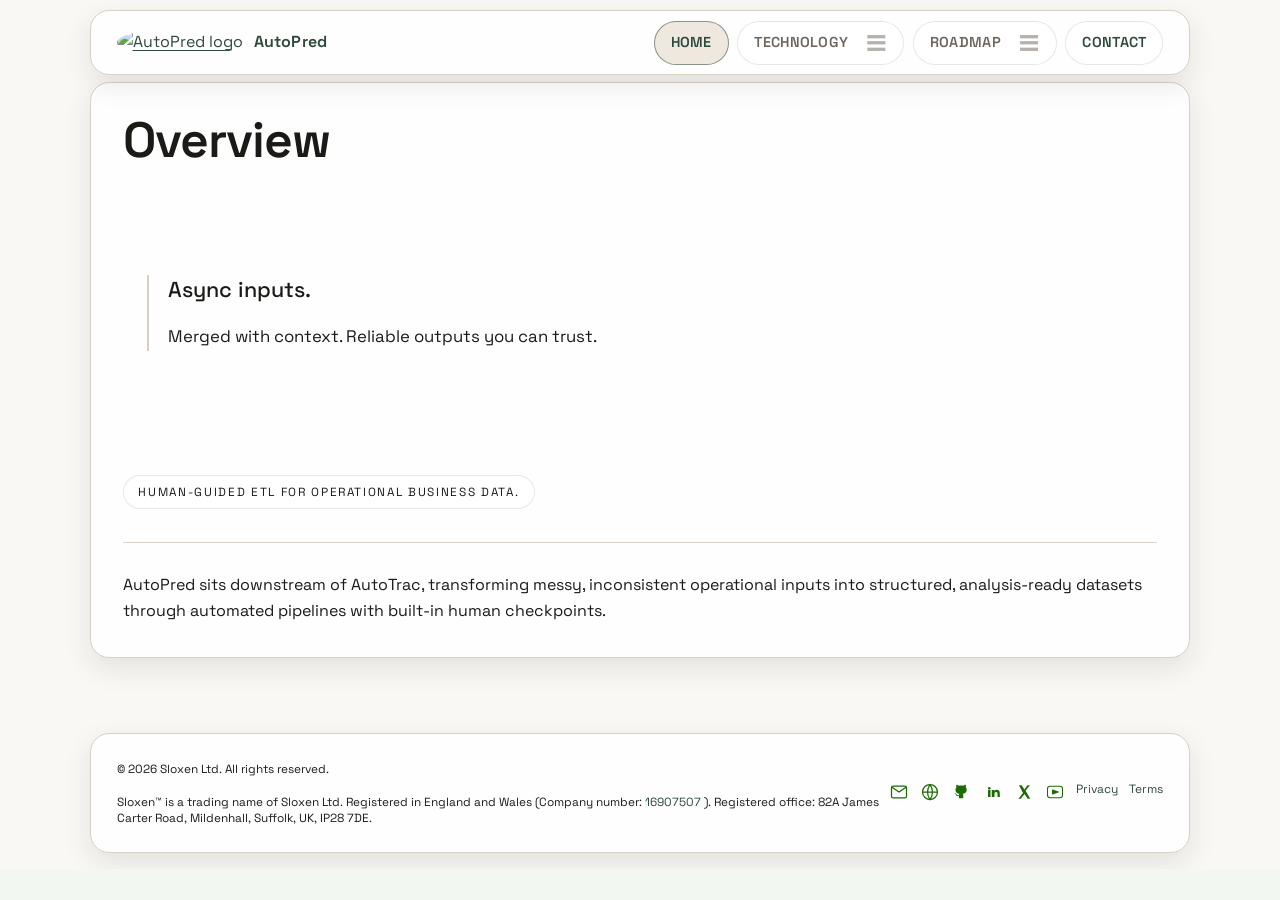
==== index.html @ 2d3740f1 "create autopre web" ====
<!DOCTYPE html>
<html lang="en">
<head>
  <meta charset="UTF-8" />
  <link rel="icon" type="image/svg+xml" href="assets/logo_small.png" />
  <meta name="viewport" content="width=device-width, initial-scale=1" />
  <title>AutoPred: human-guided ETL</title>
  <meta name="description" content="Human-guided ETL: async threads, merges, and checkpoints for reliable pipelines." />
  <link rel="stylesheet" href="style.css" />

  <link rel="preconnect" href="https://fonts.googleapis.com">
  <link rel="preconnect" href="https://fonts.gstatic.com" crossorigin>
  <link href="https://fonts.googleapis.com/css2?family=Space+Grotesk:wght@400;500;600;700&display=swap" rel="stylesheet">
</head>

<body class="sloths-page">
  <header class="site-header">
    <div class="container nav-container">
      <div class="logo">
        <a href="index.html" aria-label="AutoPred home">
          <img class="logo-img" src="assets/autoPred.svg" alt="AutoPred logo" />
        </a>
        <span class="logo-text">Auto<span>Pred</span></span>
      </div>

      <nav class="main-nav">
        <a class="nav-link active" href="index.html" rel="noopener">home</a>

        <details class="nav-dropdown">
          <summary class="nav-link" href="page">technology</summary>
          <div class="nav-dropdown-menu" role="menu" aria-label="AutoPred sections">
            <a class="nav-dropdown-link" href="tech.html#guided" role="menuitem">guided example</a>
            <a class="nav-dropdown-link" href="tech.html#workbench" role="menuitem">interactive workbench</a>
            <a class="nav-dropdown-link" href="tech.html#usecases" role="menuitem">use cases</a>
          </div>
        </details>

        <details class="nav-dropdown">
          <summary class="nav-link" href="page">roadmap</summary>
          <div class="nav-dropdown-menu" role="menu" aria-label="AutoPred sections">
            <a class="nav-dropdown-link" href="roadmap.html#autoPred" role="menuitem">AutoPred</a>
            <a class="nav-dropdown-link" href="roadmap.html#productsuite" role="menuitem">Products suite</a>
          </div>
        </details>

        <a class="nav-link" href="https://sloxen.com/contact.html" rel="noopener">contact</a>
      </nav>

      <button class="nav-toggle" type="button"
              aria-label="Open menu"
              aria-controls="mobile-nav"
              aria-expanded="false">
        <span></span><span></span><span></span>
      </button>

      <div id="mobile-nav" class="mobile-nav" aria-hidden="true">
        <div class="mobile-nav__top">
          <div class="mobile-nav__brand">Auto<span>Pred</span></div>
          <button class="mobile-nav__close" type="button" aria-label="Close menu">✕</button>
        </div>

        <nav class="mobile-nav__menu" aria-label="Mobile navigation">
          <div class="mobile-nav__cta">
            <a class="mobile-btn mobile-btn--primary" href="tech.html#workbench">Try workbench</a>
          </div>

          <a class="mobile-link" href="index.html" rel="noopener">home</a>

          <details class="mobile-acc" open>
            <summary>technology</summary>
            <a href="tech.html#guided">Guided example</a>
            <a href="tech.html#workbench">Interactive workbench</a>
            <a href="tech.html#usecases">Use cases</a>
          </details>

          <details class="mobile-acc">
            <summary>roadmap</summary>
            <a href="roadmap.html#autoPred">AutoPred</a>
            <a href="roadmap.html#productsuite">Products suite</a>
          </details>

          <a class="mobile-link" href="https://sloxen.com/contact.html" rel="noopener">Contact</a>

          <p class="mobile-nav__privacy-note">
            Static demo site. Backend + accounts will be added later.
          </p>

          <a class="mobile-link" href="privacy.html">Privacy</a>
          <a class="mobile-link" href="terms.html">Terms</a>
        </nav>
      </div>
    </div>
  </header>

  <main>
    <!-- OVERVIEW -->
    <section id="overview" class="tab-section">
    <div class="container">
        <h1>Overview</h1>
        <div class="spacer-lg"></div>

        <div class="about-quote">
        <p class="quote-lead">Async inputs.</p>
        <p class="quote-body">Merged with context. Reliable outputs you can trust.</p>
        </div>

        <div class="spacer-xl"></div>
        <p class="pill">Human-guided ETL for operational business data.</p>

        <div class="divider"></div>
        <p>
        AutoPred sits downstream of AutoTrac, transforming messy, inconsistent operational inputs into structured, 
        analysis-ready datasets through automated pipelines with built-in human checkpoints.
        </p>
    </div>
    </section>

  <!-- Footer injection -->
  <div id="site-footer"></div>

  <script>
    fetch("footer.html")
      .then(res => res.text())
      .then(html => {
        document.getElementById("site-footer").innerHTML = html;
        const yearEl = document.getElementById("year");
        if (yearEl) yearEl.textContent = new Date().getFullYear();
      });
  </script>

  <!-- Mobile nav script -->
  <script>
    const toggle = document.querySelector(".nav-toggle");
    const mobileNav = document.getElementById("mobile-nav");
    const closeBtn = document.querySelector(".mobile-nav__close");

    function openNav(){
      mobileNav.classList.add("is-open");
      mobileNav.setAttribute("aria-hidden", "false");
      toggle?.setAttribute("aria-expanded", "true");
      document.body.classList.add("nav-open");
    }

    function closeNav(){
      mobileNav.classList.remove("is-open");
      mobileNav.setAttribute("aria-hidden", "true");
      toggle?.setAttribute("aria-expanded", "false");
      document.body.classList.remove("nav-open");
    }

    toggle?.addEventListener("click", (e) => {
      e.stopPropagation();
      openNav();
    });

    closeBtn?.addEventListener("click", closeNav);

    mobileNav?.querySelectorAll("a").forEach(a => a.addEventListener("click", closeNav));

    document.addEventListener("keydown", (e) => {
      if(e.key === "Escape") closeNav();
    });

    document.addEventListener("click", (e) => {
      if (!mobileNav.classList.contains("is-open")) return;

      const target = e.target;
      if (!(target instanceof Node)) return;

      const clickedInsidePanel = mobileNav.contains(target);
      const clickedToggle = toggle && toggle.contains(target);

      if (!clickedInsidePanel && !clickedToggle) closeNav();
    });
  </script>

  <!-- Keep your existing AutoPred CSV demo logic -->
  <script src="./script.js"></script>
</body>
</html>
---- style.css ----
/* =========================================================
   Sloxen — style.css (tidied + deduplicated)
   0) Reset + Variables
   ========================================================= */

*, *::before, *::after { box-sizing: border-box; }

:root{
  /* Header offset for fixed header (desktop default) */
  --header-offset: 10px;

  /* Softer, more “creamy green” palette */
  --bg: #f2f7f1;
  --surface: #ffffff;
  --text: #0f1f17;
  --muted: #40554b;
  --accent: #2f7d63;
  --accent-soft: #e2f0ea;
  --divider: #d6e2da;
  --radius-lg: 1.2rem;
  --shadow: 0 8px 24px rgba(15,31,23,0.08);
}


/* =========================================================
   1) Base Page Layout
   ========================================================= */

html, body{
  margin: 0;
  padding: 0;
  min-height: 100%;
  overflow-x: hidden;
  font-family: "Space Grotesk", system-ui, sans-serif;
  color: var(--text);
  line-height: 1.65;
  background: var(--bg);
}

/* Reserve space so content never sits under the fixed header */
body{
  padding-top: var(--header-offset);
}

/* Containers */
.container{
  width: 100%;
  max-width: 1100px;
  margin: 0 auto;
  padding: 0 1rem;
}


/* =========================================================
   2) Header (Fixed)
   ========================================================= */

.site-header{
  position: fixed;
  top: 2;
  left: 0;
  right: 0;
  z-index: 1000;
  background: var(--bg);
}

.site-header .container{
  width: 100%;
}


/* =========================================================
   3) Header “Card” + Footer “Card”
   - Shared “card” visual style.
   ========================================================= */

.nav-container,
.site-footer .footer-grid{
  background: rgba(255,255,255,0.90);
  border: 1px solid var(--divider);
  border-radius: var(--radius-lg);
  box-shadow: var(--shadow);
  padding: 0.6rem 1.6rem;
}

.nav-container{
  display: flex;
  justify-content: space-between;
  align-items: center;
  flex-wrap: wrap;
  gap: 1rem;
  position: relative; /* anchor for mobile hamburger positioning */
}


/* =========================================================
   4) Logo
   ========================================================= */

.logo{
  display: flex;
  align-items: center;
  gap: 0.7rem;
}
.logo-img{
  height: 34px;
  width: 34px;
  border-radius: 50%;
}
.logo-text{
  font-weight: 650;
  letter-spacing: 0.01em;
  color: var(--accent);
}
.logo-text span{
  color: inherit;
}


/* =========================================================
   5) Desktop Navigation Pills
   - Premium pill buttons.
   ========================================================= */

.main-nav{
  display: flex;
  flex-wrap: wrap;
  gap: 0.55rem;
}

.nav-link{
  display: inline-flex;
  align-items: center;
  justify-content: center;

  height: 44px;
  padding: 0 16px;

  border-radius: 9999px;
  border: 1px solid rgba(15,31,23,0.10);

  background: rgba(255,255,255,0.92);
  color: var(--muted);

  font-size: 0.9rem;
  font-weight: 600;
  letter-spacing: 0.02em;
  text-transform: uppercase;
  line-height: 1;

  cursor: pointer;
  text-decoration: none;
  white-space: nowrap;
}

.nav-link:hover{
  color: var(--text);
  border-color: rgba(15, 39, 31, 0.35);
}

/* Active: subtle, not neon */
.nav-link.active,
.nav-link[aria-current="page"]{
  border-color: rgba(15, 44, 35, 0.45);
  color: var(--accent);
  background: var(--accent-soft);
}


/* =========================================================
   6) Desktop Dropdown (details/summary)
   - Dropdown caret uses “≡” as you currently have; keep or change later.
   - Menu is a small card.
   ========================================================= */

.nav-dropdown{
  position: relative;
  display: inline-block;
}

.nav-dropdown > summary{
  list-style: none;
}
.nav-dropdown > summary::-webkit-details-marker{
  display: none;
}

/* Caret / icon */
.nav-dropdown > summary::after{
  content: "≡";
  margin-left: 1rem;
  font-size: 2em;
  opacity: 0.5;
  letter-spacing: -0.05em;
}

.nav-dropdown-menu{
  position: absolute;
  top: calc(100% + 10px);
  left: 0;
  min-width: 220px;
  padding: 0.5rem;
  border-radius: 14px;
  background: rgba(255,255,255,0.95);
  border: 1px solid var(--divider);
  box-shadow: 0 12px 28px rgba(4, 8, 6, 0.12);
  z-index: 2000;
}

.nav-dropdown-link{
  display: block;
  padding: 0.55rem 0.75rem;
  border-radius: 10px;
  text-decoration: none;
  color: var(--muted);
  font-size: 0.82rem;
  letter-spacing: 0.08em;
  text-transform: uppercase;
  white-space: nowrap;
}
.nav-dropdown-link:hover{
  background: rgba(47,125,99,0.10);
  color: var(--text);
}

.nav-dropdown:not([open]) .nav-dropdown-menu{
  display: none;
}


/* =========================================================
   7) Typography
   - Removed global “p { max-width: 100% !important; }” which broke layouts.
   - Keep normal paragraph rhythm.
   ========================================================= */

h1, h2, h3{
  color: var(--text);
  margin: 0.5rem 0;
  font-weight: 650;
  letter-spacing: -0.015em;
}
h1{ font-size: clamp(1.9rem, 3.6vw, 2.4rem); }
h2{ font-size: 1.25rem; margin-top: 1.2rem; }

p{ margin: 0.9rem 0; }

a{ color: var(--accent); }
a:hover{ text-decoration: underline; }

.lead{
  margin: 0.45rem 0;
  font-size: clamp(1.8rem, 4vw, 2.35rem);
  line-height: 1.12;
  letter-spacing: -0.02em;
}

/* Pill tagline */
.pill{
  display: inline-block;
  margin-top: 1.1rem;
  border-radius: 9999px;
  border: 1px solid rgba(15,31,23,0.10);
  padding: 0.4rem 0.9rem;
  font-size: 0.74rem;
  text-transform: uppercase;
  letter-spacing: 0.14em;
  color: var(--muted);
  background: rgba(255,255,255,0.92);
}


/* =========================================================
   8) Dividers + Spacers
   ========================================================= */

.divider{
  height: 1px;
  background: var(--divider);
  margin: 1.6rem 0;
}

.sub-divider{
  width: 48px;
  height: 1px;
  background: var(--divider);
  margin: 1.2rem 0;
  opacity: 0.7;
}

.spacer-lg{ height: 2.4rem; }
.spacer-xl{ height: 3.2rem; }


/* =========================================================
   9) About Quote Block (merged)
   ========================================================= */

.about-quote{
  max-width: 720px;
  margin: 3rem 0 3.5rem;
  margin-left: 1.5rem;
  padding-left: 1.2rem;
  border-left: 2px solid var(--divider);
}

.quote-lead{
  font-size: 1.35rem;
  font-weight: 500;
  line-height: 1.4;
  margin: 0 0 0.6rem;
  color: var(--text);
}

.quote-body{
  font-size: 1.05rem;
  line-height: 1.7;
  margin: 0;
  color: var(--muted);
}

.emphasis{
  font-weight: 500;
  color: var(--text);
}


/* =========================================================
   10) Hybrid Diagram
   ========================================================= */

.hybrid-diagram{
  display: block;
  text-align: center;
  max-width: 680px;
  margin: 2.4rem auto 3rem;
  color: var(--muted);
}

.hybrid-diagram svg{
  display: block;
  width: 100%;
  height: auto;
  margin: 0 auto 1rem;
}

.hybrid-diagram img{
  display: block;
  max-width: 100%;
  height: auto;
  margin: 0 auto;
}

/* SVG text via class so we can size it responsively */
.hybrid-center{
  font-size: 14px;
  font-weight: 500;
  fill: currentColor;
}

/* Legend: responsive pills */
.hybrid-legend{
  display: flex;
  flex-wrap: wrap;
  gap: 0.5rem;
  justify-content: center;
  margin: 0.6rem 0 0.9rem;
}

.legend-pill{
  display: inline-flex;
  align-items: center;
  justify-content: center;
  padding: 0.35rem 0.7rem;
  border-radius: 9999px;
  border: 1px solid rgba(15,31,23,0.12);
  background: rgba(255,255,255,0.9);
  color: var(--muted);
  font-size: 0.85rem;
  line-height: 1;
  white-space: nowrap;
}

.diagram-caption{
  font-size: 0.95rem;
  line-height: 1.6;
  text-align: center;
  color: var(--muted);
  margin: 0;
}


/* =========================================================
   11) Anchor/Scroll Offset (single system)
   ========================================================= */

html{
  scroll-padding-top: var(--header-offset);
}

section,
.tab-section,
h1, h2, h3{
  scroll-margin-top: var(--header-offset);
}


/* =========================================================
   12) Figures / Images / Zoom
   - Kept your figure sizing + zoom behaviour.
   ========================================================= */

figure{ margin: 0; }

figure img{
  display: block;
  width: 100%;
  height: auto;
  max-width: 100%;
}

.figure-half{
  max-width: 50%;
  margin: 1.5rem auto;
}

.zoomable img{
  width: 100%;
  cursor: zoom-in;
  transition: transform 0.25s ease;
}

.zoomable img:hover{
  transform: scale(2);
}

.zoomable img:active{
  transform: scale(1.5);
  cursor: zoom-out;
}


/* =========================================================
   13) Footer
   ========================================================= */

.site-footer{
  font-size: 0.74rem;      /* align with nav pills */
  padding: 0.7rem 0 1rem;  /* tighter vertical rhythm */
}

.footer-grid{
  display: flex;
  justify-content: space-between;
  align-items: center;
  gap: 0.6rem;
}

.site-footer .footer-grid{
  gap: 0.6rem;
}

.footer-meta p{
  margin: 0.05rem 0;
  line-height: 1.35;
  font-size: inherit;
}

.footer-links{
  display: flex;
  gap: 0.7rem;
}

.footer-links a{
  font-size: 0.75rem;
  text-decoration: none;
  color: var(--muted);
  line-height: 1.2;
}
.footer-links a:hover{
  color: var(--text);
  text-decoration: underline;
}


/* =========================================================
   14) Page Theme
   ========================================================= */

body.sloths-page{
  --bg: #FAF8F4;
  --surface: #FFFFFF;
  --text: #1C1A17;
  --muted: #6E665E;
  --divider: #D9CFC2;
  --accent: #2F4A3C;
  --accent-soft: #EFE8DF;
  --shadow: 0 10px 28px rgba(28,26,23,0.10);
}

/* top spacing rule  */
body.sloths-page .tab-section:first-of-type{
  margin-top: 0.5rem;
  padding: 4rem 0;
}

body.sloths-page main .tab-section + .tab-section{
  margin-top: -4rem;
}

/* sloths page main panel */
body.sloths-page main .tab-section{
  padding: 4rem 0;
}

body.sloths-page main .tab-section .container{
  background: rgba(255,255,255,0.88);
  border: 1px solid var(--divider);
  border-radius: var(--radius-lg);
  box-shadow: var(--shadow);
  padding: 1rem 2rem;
}



/* Contact typography */
body.sloths-page h1{
  font-size: clamp(2.2rem, 4.2vw, 3.1rem);
  font-weight: 600;
  letter-spacing: -0.02em;
  margin-top: 0;
}

body.sloths-page p{
  max-width: none;
  margin: 1.05rem 0;
  color: var(--text);
}

body.sloths-page .divider{
  background: var(--divider);
  margin: 1rem 0 1.8rem;
  opacity: 0.95;
}

body.sloths-page a{
  color: var(--accent);
  text-decoration: underline;
  text-decoration-thickness: 1px;
  text-underline-offset: 3px;
}
body.sloths-page a:hover{
  text-decoration-thickness: 2px;
}


/* =========================================================
   15) Contact Form 
   ========================================================= */

.contact-form{
  margin-top: 1.2rem;
  max-width: 720px;
}

.contact-form .form-row{
  display: flex;
  flex-direction: column;
  gap: 0.45rem;
  margin: 0.95rem 0;
}

.contact-form label{
  font-weight: 550;
  color: var(--text);
}

.contact-form input,
.contact-form select,
.contact-form textarea{
  width: 100%;
  padding: 0.75rem 0.9rem;
  border: 1px solid var(--divider);
  border-radius: 12px;
  background: var(--surface);
  color: var(--text);
  font: inherit;
  line-height: 1.4;
  outline: none;

  appearance: none;
  -webkit-appearance: none;
  -moz-appearance: none;
}

.contact-form textarea{
  resize: vertical;
  min-height: 140px;
}

.contact-form input:focus,
.contact-form select:focus,
.contact-form textarea:focus{
  border-color: rgba(47,125,99,0.55);
  box-shadow: 0 0 0 3px rgba(47,125,99,0.16);
}

.contact-form button{
  margin-top: 0.6rem;
  height: 38px;
  padding: 0 16px;
  border-radius: 9999px;
  border: 1px solid rgba(15,31,23,0.12);
  background: rgba(255,255,255,0.92);
  color: var(--muted);
  font: inherit;
  font-size: 0.74rem;
  font-weight: 650;
  letter-spacing: 0.12em;
  text-transform: uppercase;
  cursor: pointer;
  white-space: nowrap;
}

.contact-form button:hover{
  color: var(--text);
  border-color: rgba(47,125,99,0.35);
  transform: translateY(-1px);
}


/* =========================================================
   16) NAV
   ========================================================= */

nav a,
nav a:hover,
nav a:focus,
nav a:active,
nav a.active{
  text-decoration: none !important;
}


/* =========================================================
   17) Small helpers
   ========================================================= */

.work-links{
  font-size: 0.9em;
  opacity: 0.85;
}

.profile-link{
  display: inline-flex;
  flex-direction: column;
  align-items: flex-start;
  gap: 0.4rem;
  text-decoration: none;
}




/* =========================================================
   18) Mobile
   ========================================================= */

@media (max-width: 720px){
  :root{
    --header-offset: 1px;
  }

  /* Hybrid diagram mobile tuning */
  .hybrid-diagram{ margin: 2rem auto 2.4rem; }
  .diagram-caption{ font-size: 0.9rem; text-align: left; }
  .hybrid-legend{ justify-content: flex-start; }
  .legend-pill{ font-size: 0.82rem; }

  /* Contact page mobile spacing */

  body.sloths-page main .tab-section:first-of-type{
    padding-top: 4rem;
    padding: 4rem 0;
  }
  body.sloths-page main .tab-section + .tab-section{
    padding: -2rem 0;
  }
  body.sloths-page main .tab-section{
    padding: 4rem 0;
  }  
  body.sloths-page main .tab-section .container{
    padding: 0.5rem 1rem;
  }
  body.sloths-page p{
    max-width: 100%;
  }

  /* Desktop dropdown menu width tweak (harmless even if desktop nav hidden) */
  .nav-dropdown-menu{
    left: auto;
    right: 0;
    min-width: 210px;
  }

    /* Headings */
  h1{
    font-size: clamp(1rem, 6vw, 1rem);
    line-height: 1.2;
  }

  h2{
    font-size:90.rem;
    line-height: 1.3;
  }

  h3{
    font-size: 0.9rem;
    line-height: 1.35;
  }

  /* Body text */
  p{
    font-size: 0.8rem;
    line-height: 1.55;
  }

  /* Lead / hero text */
  .lead{
    font-size: 1.45rem;
    line-height: 1.25;
  }

  /* Quote blocks */
  .quote-lead{
    font-size: 1.1rem;
    line-height: 1.4;
  }

  .quote-body{
    font-size: 0.9rem;
  }

  .about-quote{
    margin: 0.2rem 0 0.2rem 0;
  }

  .about-quote p{
    margin: 0.2rem 0 0.2rem 0;
  }

  .about-quote + .pill{
    margin-top: 0.2rem;
  }

  /* Pills / small UI text */
  .pill,
  .legend-pill{
    font-size: 0.7rem;
  }
  .about-pill{
    margin: 0.2rem 0 0.2rem 0;
  }

  .about-pill p{
    margin: 0.2rem 0 0.2rem 0;
  }
}


@media (max-width: 960px){
  .footer-grid{
    flex-direction: column;
    align-items: flex-start;
  }
  .site-footer{
    font-size: 0.6rem;   /* smaller, still readable */
    line-height: 0.8;
  }

  .site-footer p,
  .site-footer a{
    font-size: inherit;
  }
}


/* =========================================================
   19) Mobile Navigation — Hamburger + Panel
   ========================================================= */

/* Hamburger button (mobile only) */
.nav-toggle{
  display: none;
  width: 44px;
  height: 44px;
  border-radius: 12px;
  border: 1px solid rgba(15,31,23,0.14);
  background: rgba(255,255,255,0.92);
  box-shadow: var(--shadow);
  cursor: pointer;

  position: absolute;
  right: 0.6rem;
  top: 0.6rem;
}

.nav-toggle span{
  position: absolute;
  left: 11px;
  right: 11px;
  height: 2px;
  background: var(--muted);
  border-radius: 2px;
}
.nav-toggle span:nth-child(1){ top: 14px; }
.nav-toggle span:nth-child(2){ top: 21px; }
.nav-toggle span:nth-child(3){ top: 28px; }

/* Mobile behaviour: hide desktop nav, show hamburger */
@media (max-width: 960px){
  .main-nav{ display: none !important; }
  .nav-toggle{ display: inline-flex; }
}


/* Panel: floating, not full screen */
.mobile-nav{
  position: fixed;
  top: 0%;
  right: 0%;
  bottom: 0%;
  max-height: 120vh;
  max-width: 300px;
  overflow-y: auto;
  z-index: 3000;

  display: none;
  padding: 16px 16px 18px;

  background: rgba(242,247,241,0.85);
  color: var(--text);
  backdrop-filter: blur(10px);
  -webkit-backdrop-filter: blur(10px);

  border-radius: 22px;
  box-shadow: 0 24px 60px rgba(15,31,23,0.18);
}

.mobile-nav.is-open{ display: block; }
body.nav-open{ overflow: hidden; }

/* Panel top row */
.mobile-nav__top{
  display: flex;
  align-items: center;
  justify-content: space-between;
  gap: 12px;
  margin-bottom: 14px;
}

.mobile-nav__brand{
  color: var(--accent);
  font-weight: 650;
  letter-spacing: 0.02em;
}
.mobile-nav__brand span{
  color: var(--accent);
  opacity: 0.9;
}

.mobile-nav__close{
  width: 44px;
  height: 44px;
  border-radius: 12px;
  border: 1px solid rgba(15,31,23,0.14);
  background: rgba(255,255,255,0.92);
  color: var(--text);
  box-shadow: var(--shadow);
  font-size: 20px;
  cursor: pointer;
}

/* Menu container */
.mobile-nav__menu{
  display: flex;
  flex-direction: column;
  gap: 12px;
  margin-top: 8px;
}

/* Unified button system (top-level + links)
   - Top-level expandable items are <summary>
   - Non-expandable items should use .mobile-link
*/
.mobile-acc > summary,
.mobile-link{
  display: flex;
  align-items: center;
  justify-content: space-between;

  padding: 16px 18px;
  border-radius: 14px;

  background: rgba(255,255,255,0.95);
  border: 1px solid var(--divider);
  box-shadow: var(--shadow);

  color: var(--text);
  font-weight: 600;
  font-size: 0.8rem;
  letter-spacing: 0.12em;
  text-transform: uppercase;

  text-decoration: none;
}

/* Summary: hide default marker */
.mobile-acc > summary{
  list-style: none;
}
.mobile-acc > summary::-webkit-details-marker{
  display: none;
}

/* Chevron only for expandable items */
.mobile-acc > summary::after{
  content: "▾";
  font-size: 1.5rem;   /* arrow size */
  font-weight: 700;
  line-height: 1;
  color: var(--muted);
  margin-left: 10px;
}
.mobile-acc[open] > summary::after{
  content: "▴";
}

/* Sub-items inside open accordion */
.mobile-acc a{
  display: flex;
  align-items: center;
  justify-content: space-between;

  margin-top: 10px;
  padding: 16px 18px;
  border-radius: 14px;

  background: rgba(255,255,255,0.85);
  border: 1px solid rgba(15,31,23,0.12);
  box-shadow: 0 8px 20px rgba(15,31,23,0.06);

  color: var(--text);
  font-size: 0.9rem;
  font-weight: 500;
  letter-spacing: 0.02em;
  text-transform: none;

  text-decoration: none;
}

/* Hover / tap feedback */
.mobile-acc > summary:hover,
.mobile-acc a:hover,
.mobile-link:hover{
  background: var(--accent-soft);
  border-color: rgba(47,125,99,0.35);
}

/* Privacy note inside panel */
.mobile-nav__privacy-note{
  margin: 0.1rem 0 0.1rem;
  font-size: 0.6rem;
  line-height: 1;
  color: var(--muted);
  opacity: 0.9;
}

/* CTA (kept centered, not pinned) */
.mobile-nav__cta{
  margin: 2rem 0 1.2rem;
  display: flex;
  justify-content: center;
}

/* CTA buttons */
.mobile-btn{
  display: flex;
  align-items: center;
  justify-content: center;

  height: 48px;
  border-radius: 18px;
  text-decoration: none;

  font-weight: 450;
  letter-spacing: 0.1em;
  text-transform: uppercase;
  font-size: 0.6rem;
}

.mobile-btn--primary{
  min-width: 78%;
  height: auto;
  padding: 16px 28px;

  font-size: 0.8rem;
  font-weight: 700;
  letter-spacing: 0.2em;

  background: var(--accent);
  color: #ffffff !important;

  box-shadow: 0 12px 28px rgba(15,31,23,0.22);
}

/* Optional outline style if you use a second CTA */
.mobile-btn--outline{
  min-width: 78%;
  height: auto;
  padding: 16px 28px;

  background: rgba(255,255,255,0.92);
  color: var(--accent);
  border: 1px solid rgba(47,125,99,0.35);
}

/* =========================================================
   20) AutoPred Workbench (Variant A: fixed-height dashboard)
   - Keeps existing palette + card styling.
   - Minimal page scroll; panes scroll internally.
   ========================================================= */

.aw-workbench{
  display: grid;
  grid-template-columns: 6fr 11fr;
  gap: 1rem;
  align-items: stretch;

  /* Fixed-height workbench (app-like) */
  height: clamp(560px, 120vh, 860px);
}

/* Pane uses the same “card” language */
.aw-pane{
  background: rgba(255,255,255,0.90);
  border: 1px solid var(--divider);
  border-radius: var(--radius-lg);
  box-shadow: var(--shadow);
  overflow: hidden; /* keeps inner scroll clean */
  display: flex;
  flex-direction: column;
}

/* Pane header stays visible */
.aw-pane__header{
  padding: 1rem 1.2rem 0.2rem;
  flex: 0 0 auto;
}
.aw-pane__title{
  margin: 0;
  font-size: 1.05rem;
  letter-spacing: -0.01em;
}
.aw-pane__subtitle{
  margin: 0.35rem 0 0.9rem;
  color: var(--muted);
  font-size: 0.92rem;
}

/* Pane body scrolls (always) */
.aw-pane__body{
  padding: 0 1.2rem 1.2rem;
  display: grid;
  gap: 1rem;

  flex: 1 1 auto;
  min-height: 0;        /* IMPORTANT for flex + overflow */
  overflow: auto;
}

/* Card blocks inside panes */
.aw-card{
  background: var(--surface);
  border: 1px solid var(--divider);
  border-radius: 16px;
  padding: 1rem;
}
.aw-card__title{
  margin: 0 0 0.35rem;
  font-size: 0.98rem;
}
.aw-card__desc{
  margin: 0 0 0.8rem;
  color: var(--muted);
  font-size: 0.92rem;
}

.aw-steps{
  margin: 0.2rem 0 0.8rem 1.1rem;
}
.aw-checkpoint__row{
  display: flex;
  flex-wrap: wrap;
  gap: 0.5rem;
}
.aw-checkpoint__note{
  margin: 0.7rem 0 0;
  color: var(--muted);
  font-size: 0.9rem;
}

/* Mobile: stack panes, revert to normal scrolling */
@media (max-width: 960px){
  .aw-workbench{
    grid-template-columns: 1fr;
    height: auto;            /* no fixed height on mobile */
  }
  .aw-pane__body{
    overflow: visible;
    min-height: auto;
  }
}

.aw-workbench, .aw-pane, .aw-pane__body { max-width: 100%; }

/* =========================================================
   END
   ========================================================= */
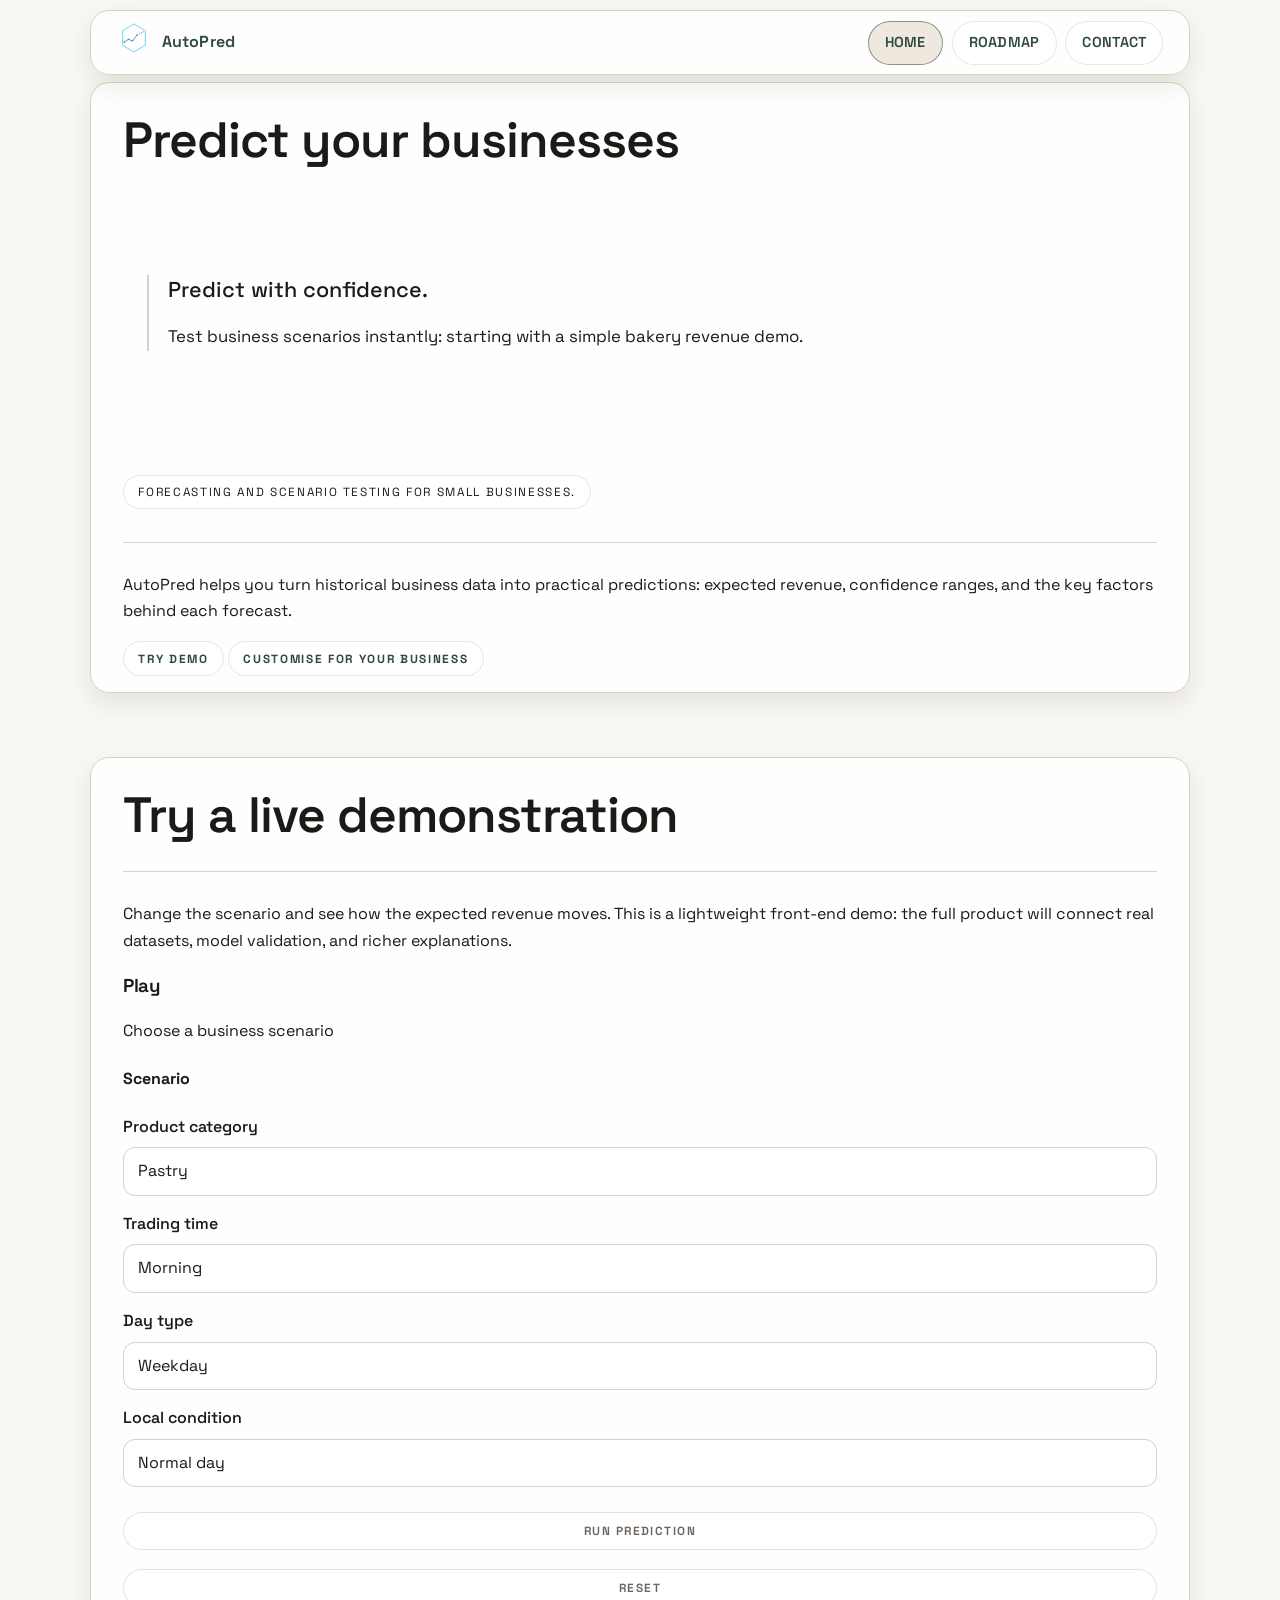
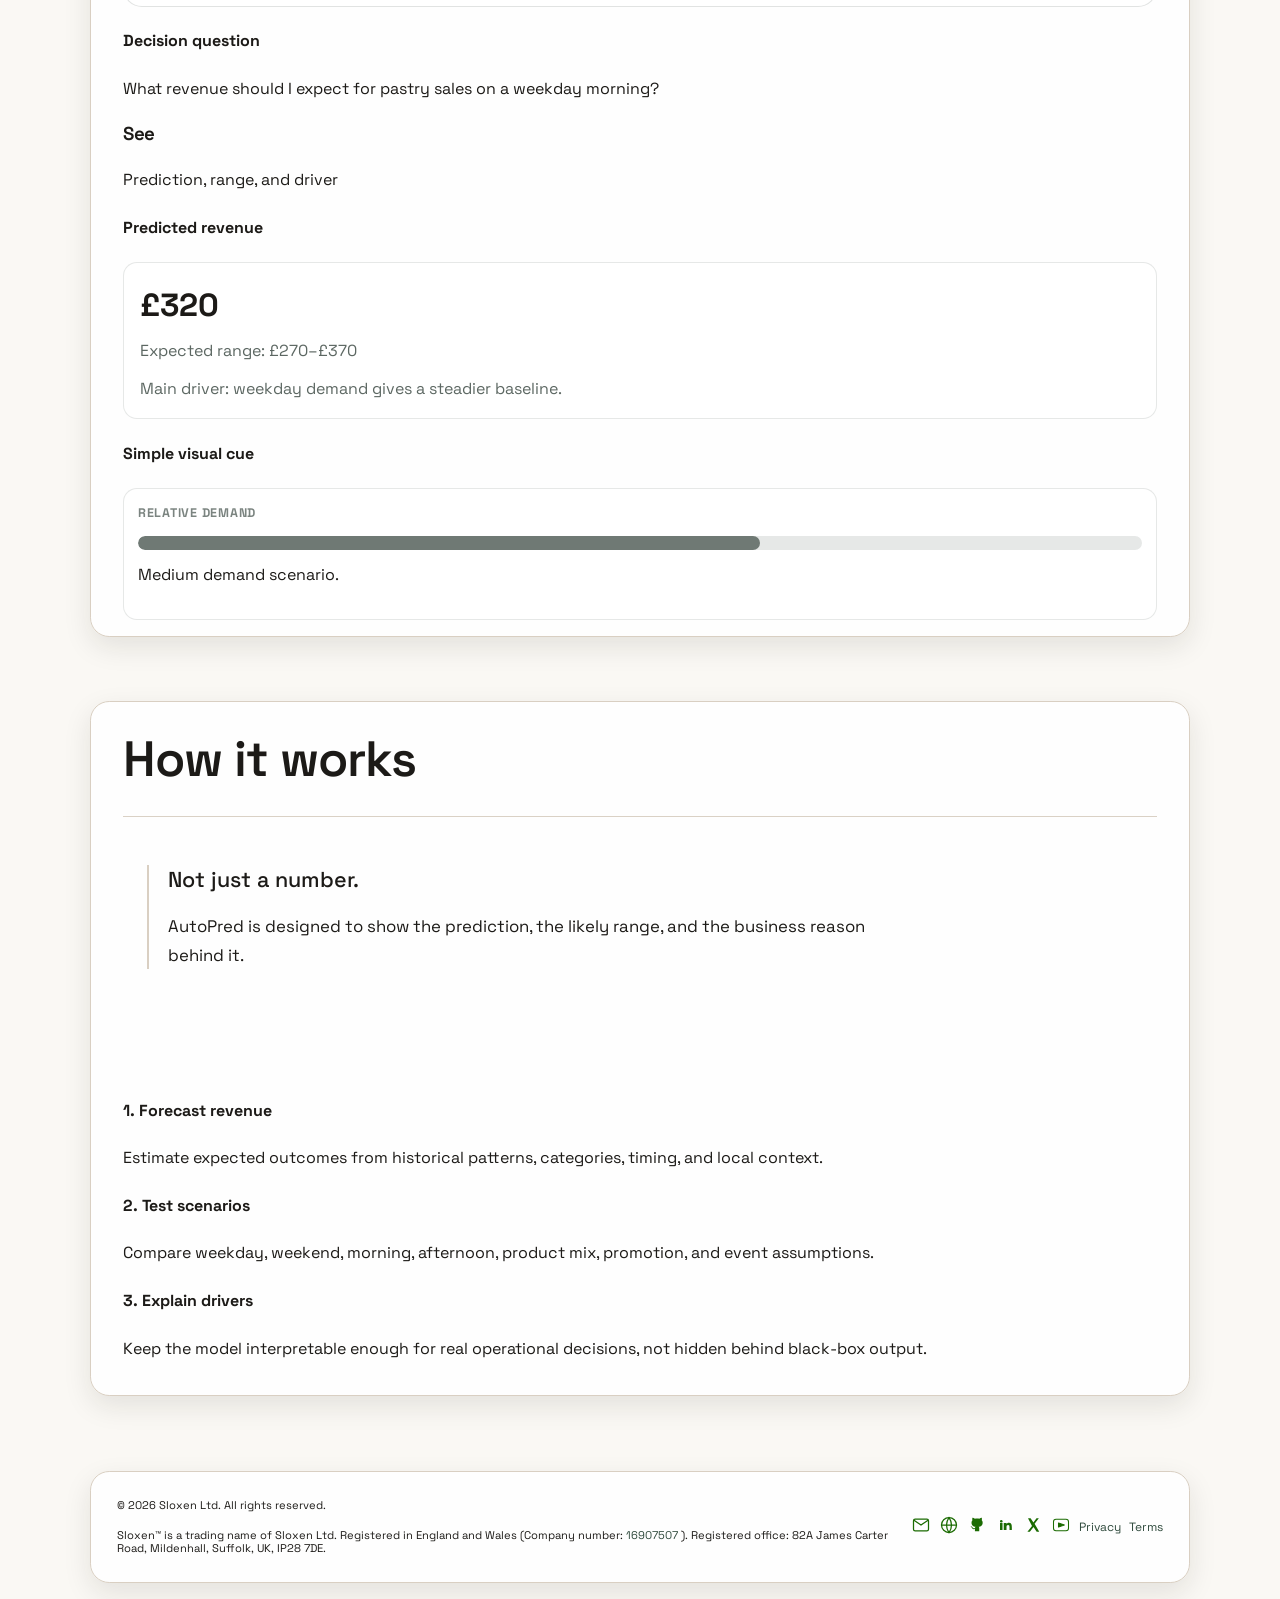
==== commit 5a4ef5a8: "reformat index and structure Co-authored-by: Copilot <copilot@github.com>" ====
--- a/index.html
+++ b/index.html
@@ -2,10 +2,10 @@
 <html lang="en">
 <head>
   <meta charset="UTF-8" />
-  <link rel="icon" type="image/svg+xml" href="assets/logo_small.png" />
+  <link rel="icon" type="image/svg+xml" href="assets/autopred.svg" />
   <meta name="viewport" content="width=device-width, initial-scale=1" />
-  <title>AutoPred: human-guided ETL</title>
-  <meta name="description" content="Human-guided ETL: async threads, merges, and checkpoints for reliable pipelines." />
+  <title>AutoPred: predict with confidence</title>
+  <meta name="description" content="AutoPred: a demo-first predictive modelling assistant for small business forecasting and scenario testing." />
   <link rel="stylesheet" href="style.css" />
 
   <link rel="preconnect" href="https://fonts.googleapis.com">
@@ -18,31 +18,14 @@
     <div class="container nav-container">
       <div class="logo">
         <a href="index.html" aria-label="AutoPred home">
-          <img class="logo-img" src="assets/autoPred.svg" alt="AutoPred logo" />
+          <img class="logo-img" src="assets/autopred.svg" alt="AutoPred logo" />
         </a>
         <span class="logo-text">Auto<span>Pred</span></span>
       </div>
 
       <nav class="main-nav">
         <a class="nav-link active" href="index.html" rel="noopener">home</a>
-
-        <details class="nav-dropdown">
-          <summary class="nav-link" href="page">technology</summary>
-          <div class="nav-dropdown-menu" role="menu" aria-label="AutoPred sections">
-            <a class="nav-dropdown-link" href="tech.html#guided" role="menuitem">guided example</a>
-            <a class="nav-dropdown-link" href="tech.html#workbench" role="menuitem">interactive workbench</a>
-            <a class="nav-dropdown-link" href="tech.html#usecases" role="menuitem">use cases</a>
-          </div>
-        </details>
-
-        <details class="nav-dropdown">
-          <summary class="nav-link" href="page">roadmap</summary>
-          <div class="nav-dropdown-menu" role="menu" aria-label="AutoPred sections">
-            <a class="nav-dropdown-link" href="roadmap.html#autoPred" role="menuitem">AutoPred</a>
-            <a class="nav-dropdown-link" href="roadmap.html#productsuite" role="menuitem">Products suite</a>
-          </div>
-        </details>
-
+        <a class="nav-link" href="roadmap.html" rel="noopener">roadmap</a>
         <a class="nav-link" href="https://sloxen.com/contact.html" rel="noopener">contact</a>
       </nav>
 
@@ -61,120 +44,379 @@
 
         <nav class="mobile-nav__menu" aria-label="Mobile navigation">
           <div class="mobile-nav__cta">
-            <a class="mobile-btn mobile-btn--primary" href="tech.html#workbench">Try workbench</a>
+            <a class="mobile-btn mobile-btn--primary" href="#bakery-demo">Try demo</a>
           </div>
 
           <a class="mobile-link" href="index.html" rel="noopener">home</a>
-
-          <details class="mobile-acc" open>
-            <summary>technology</summary>
-            <a href="tech.html#guided">Guided example</a>
-            <a href="tech.html#workbench">Interactive workbench</a>
-            <a href="tech.html#usecases">Use cases</a>
-          </details>
-
-          <details class="mobile-acc">
-            <summary>roadmap</summary>
-            <a href="roadmap.html#autoPred">AutoPred</a>
-            <a href="roadmap.html#productsuite">Products suite</a>
-          </details>
-
-          <a class="mobile-link" href="https://sloxen.com/contact.html" rel="noopener">Contact</a>
+          <a class="mobile-link" href="roadmap.html" rel="noopener">roadmap</a>
+          <a class="mobile-link" href="https://sloxen.com/contact.html" rel="noopener">contact</a>
 
           <p class="mobile-nav__privacy-note">
-            Static demo site. Backend + accounts will be added later.
+            Static demonstration site. Uploads, accounts, and business-specific modelling will be added later.
           </p>
 
-          <a class="mobile-link" href="privacy.html">Privacy</a>
-          <a class="mobile-link" href="terms.html">Terms</a>
+          <a class="mobile-link" href="https://sloxen.com/privacy.html">Privacy</a>
+          <a class="mobile-link" href="https://sloxen.com/terms.html">Terms</a>
         </nav>
       </div>
     </div>
   </header>
 
   <main>
-    <!-- OVERVIEW -->
+    <!-- HERO -->
     <section id="overview" class="tab-section">
-    <div class="container">
-        <h1>Overview</h1>
+      <div class="container">
+        <h1>Predict your businesses</h1>
         <div class="spacer-lg"></div>
 
         <div class="about-quote">
-        <p class="quote-lead">Async inputs.</p>
-        <p class="quote-body">Merged with context. Reliable outputs you can trust.</p>
+          <p class="quote-lead">Predict with confidence.</p>
+          <p class="quote-body">Test business scenarios instantly: starting with a simple bakery revenue demo.</p>
         </div>
 
         <div class="spacer-xl"></div>
-        <p class="pill">Human-guided ETL for operational business data.</p>
+        <p class="pill">Forecasting and scenario testing for small businesses.</p>
 
         <div class="divider"></div>
         <p>
-        AutoPred sits downstream of AutoTrac, transforming messy, inconsistent operational inputs into structured, 
-        analysis-ready datasets through automated pipelines with built-in human checkpoints.
+          AutoPred helps you turn historical business data into practical predictions: expected revenue,
+          confidence ranges, and the key factors behind each forecast.
         </p>
-    </div>
+
+        <a
+            href="index.html#bakery-demo"
+            target="_blank"
+            rel="noopener"
+            class="pill"
+            style="display:inline-block; text-decoration:none; font-weight:800;"
+          >
+            try demo
+        </a>
+        <a
+            href="https://sloxen.com/contact.html"
+            target="_blank"
+            rel="noopener"
+            class="pill"
+            style="display:inline-block; text-decoration:none; font-weight:800;"
+          >
+            customise for your business
+        </a>
+      </div>
     </section>
 
-  <!-- Footer injection -->
-  <div id="site-footer"></div>
-
-  <script>
-    fetch("footer.html")
-      .then(res => res.text())
-      .then(html => {
-        document.getElementById("site-footer").innerHTML = html;
-        const yearEl = document.getElementById("year");
-        if (yearEl) yearEl.textContent = new Date().getFullYear();
-      });
-  </script>
-
-  <!-- Mobile nav script -->
-  <script>
-    const toggle = document.querySelector(".nav-toggle");
-    const mobileNav = document.getElementById("mobile-nav");
-    const closeBtn = document.querySelector(".mobile-nav__close");
-
-    function openNav(){
-      mobileNav.classList.add("is-open");
-      mobileNav.setAttribute("aria-hidden", "false");
-      toggle?.setAttribute("aria-expanded", "true");
-      document.body.classList.add("nav-open");
+    <!-- BAKERY DEMO -->
+    <section id="bakery-demo" class="tab-section">
+      <div class="container">
+        <h1>Try a live demonstration</h1>
+        <div class="divider"></div>
+
+        <p>
+          Change the scenario and see how the expected revenue moves. This is a lightweight front-end demo:
+          the full product will connect real datasets, model validation, and richer explanations.
+        </p>
+
+        <div class="aw-workbench">
+          <!-- LEFT PANE -->
+          <section class="aw-pane" aria-label="Scenario controls">
+            <div class="aw-pane__header">
+              <h3 class="aw-pane__title">Play</h3>
+              <p class="aw-pane__subtitle">Choose a business scenario</p>
+            </div>
+
+            <div class="aw-pane__body">
+              <div class="aw-card">
+                <h4 class="aw-card__title">Scenario</h4>
+                <div class="contact-form" style="max-width:100%;">
+                  <div class="form-row">
+                    <label for="demoCategory">Product category</label>
+                    <select id="demoCategory">
+                      <option value="pastry">Pastry</option>
+                      <option value="bread">Bread</option>
+                      <option value="coffee">Coffee</option>
+                      <option value="cake">Cake</option>
+                    </select>
+                  </div>
+
+                  <div class="form-row">
+                    <label for="demoTime">Trading time</label>
+                    <select id="demoTime">
+                      <option value="morning">Morning</option>
+                      <option value="afternoon">Afternoon</option>
+                    </select>
+                  </div>
+
+                  <div class="form-row">
+                    <label for="demoDay">Day type</label>
+                    <select id="demoDay">
+                      <option value="weekday">Weekday</option>
+                      <option value="weekend">Weekend</option>
+                    </select>
+                  </div>
+
+                  <div class="form-row">
+                    <label for="demoWeather">Local condition</label>
+                    <select id="demoWeather">
+                      <option value="normal">Normal day</option>
+                      <option value="rain">Rainy day</option>
+                      <option value="sunny">Sunny day</option>
+                      <option value="event">Nearby event</option>
+                    </select>
+                  </div>
+
+                  <div class="form-row" style="display:flex; gap:0.6rem; flex-wrap:wrap;">
+                    <button type="button" id="runPredictionBtn">Run prediction</button>
+                    <button type="button" id="resetPredictionBtn">Reset</button>
+                  </div>
+                </div>
+              </div>
+
+              <div class="aw-card">
+                <h4 class="aw-card__title">Decision question</h4>
+                <p class="aw-card__desc" id="decisionQuestion">
+                  What revenue should I expect for pastry sales on a weekday morning?
+                </p>
+              </div>
+            </div>
+          </section>
+
+          <!-- RIGHT PANE -->
+          <section class="aw-pane" aria-label="Prediction output">
+            <div class="aw-pane__header">
+              <h3 class="aw-pane__title">See</h3>
+              <p class="aw-pane__subtitle">Prediction, range, and driver</p>
+            </div>
+
+            <div class="aw-pane__body">
+              <div class="aw-card">
+                <h4 class="aw-card__title">Predicted revenue</h4>
+                <div id="predictionOutput" aria-label="Prediction output" style="width:100%; min-height:150px; border:1px solid rgba(15,31,23,0.10); border-radius:14px; padding:16px; background:rgba(255,255,255,0.55); overflow:auto;">
+                  <div style="font-size:2rem; font-weight:800;">£280</div>
+                  <div style="color:rgba(15,31,23,0.68); margin-top:0.35rem;">Expected range: £238–£322</div>
+                  <div style="color:rgba(15,31,23,0.68); margin-top:0.75rem;">Main driver: weekday mornings create steady baseline demand.</div>
+                </div>
+              </div>
+
+              <div class="aw-card">
+                <h4 class="aw-card__title">Simple visual cue</h4>
+                <div style="width:100%; border:1px solid rgba(15,31,23,0.10); border-radius:14px; padding:14px; background:rgba(255,255,255,0.55);">
+                  <div style="font-size:0.78rem; letter-spacing:0.06em; font-weight:800; color:rgba(15,31,23,0.55); text-transform:uppercase;">Relative demand</div>
+                  <div style="height:14px; border-radius:999px; background:rgba(15,31,23,0.10); overflow:hidden; margin-top:0.75rem;">
+                    <div id="demandBar" style="height:100%; width:52%; border-radius:999px; background:rgba(15,31,23,0.55);"></div>
+                  </div>
+                  <p class="aw-card__desc" id="demandNote" style="margin-top:0.75rem;">
+                    Medium demand scenario.
+                  </p>
+                </div>
+              </div>
+            </div>
+          </section>
+        </div>
+      </div>
+    </section>
+
+    <!-- EXPLANATION -->
+    <section id="how-it-works" class="tab-section">
+      <div class="container">
+        <h1>How it works</h1>
+        <div class="divider"></div>
+
+        <div class="about-quote">
+          <p class="quote-lead">Not just a number.</p>
+          <p class="quote-body">AutoPred is designed to show the prediction, the likely range, and the business reason behind it.</p>
+        </div>
+
+        <div class="spacer-xl"></div>
+
+        <div class="aw-workbench">
+          <div class="aw-card">
+            <h4 class="aw-card__title">1. Forecast revenue</h4>
+            <p class="aw-card__desc">Estimate expected outcomes from historical patterns, categories, timing, and local context.</p>
+          </div>
+
+          <div class="aw-card">
+            <h4 class="aw-card__title">2. Test scenarios</h4>
+            <p class="aw-card__desc">Compare weekday, weekend, morning, afternoon, product mix, promotion, and event assumptions.</p>
+          </div>
+
+          <div class="aw-card">
+            <h4 class="aw-card__title">3. Explain drivers</h4>
+            <p class="aw-card__desc">Keep the model interpretable enough for real operational decisions, not hidden behind black-box output.</p>
+          </div>
+        </div>
+      </div>
+    </section>
+
+    <!-- Footer injection -->
+    <div id="site-footer"></div>
+
+    <script>
+      fetch("footer.html")
+        .then(res => res.text())
+        .then(html => {
+          document.getElementById("site-footer").innerHTML = html;
+          const yearEl = document.getElementById("year");
+          if (yearEl) yearEl.textContent = new Date().getFullYear();
+        });
+    </script>
+
+    <!-- Mobile nav script -->
+    <script>
+      const toggle = document.querySelector(".nav-toggle");
+      const mobileNav = document.getElementById("mobile-nav");
+      const closeBtn = document.querySelector(".mobile-nav__close");
+
+      function openNav(){
+        mobileNav.classList.add("is-open");
+        mobileNav.setAttribute("aria-hidden", "false");
+        toggle?.setAttribute("aria-expanded", "true");
+        document.body.classList.add("nav-open");
+      }
+
+      function closeNav(){
+        mobileNav.classList.remove("is-open");
+        mobileNav.setAttribute("aria-hidden", "true");
+        toggle?.setAttribute("aria-expanded", "false");
+        document.body.classList.remove("nav-open");
+      }
+
+      toggle?.addEventListener("click", (e) => {
+        e.stopPropagation();
+        openNav();
+      });
+
+      closeBtn?.addEventListener("click", closeNav);
+      mobileNav?.querySelectorAll("a").forEach(a => a.addEventListener("click", closeNav));
+
+      document.addEventListener("keydown", (e) => {
+        if(e.key === "Escape") closeNav();
+      });
+
+      document.addEventListener("click", (e) => {
+        if (!mobileNav.classList.contains("is-open")) return;
+        const target = e.target;
+        if (!(target instanceof Node)) return;
+        const clickedInsidePanel = mobileNav.contains(target);
+        const clickedToggle = toggle && toggle.contains(target);
+        if (!clickedInsidePanel && !clickedToggle) closeNav();
+      });
+    </script>
+
+    <!-- Lightweight demo logic for the front-page bakery play-around -->
+    <script>
+      const demoCategory = document.getElementById("demoCategory");
+      const demoTime = document.getElementById("demoTime");
+      const demoDay = document.getElementById("demoDay");
+      const demoWeather = document.getElementById("demoWeather");
+      const predictionOutput = document.getElementById("predictionOutput");
+      const demandBar = document.getElementById("demandBar");
+      const demandNote = document.getElementById("demandNote");
+      const decisionQuestion = document.getElementById("decisionQuestion");
+
+      const categoryBase = {
+        pastry: 280,
+        bread: 220,
+        coffee: 180,
+        cake: 310
+      };
+
+      const categoryLabel = {
+        pastry: "pastry",
+        bread: "bread",
+        coffee: "coffee",
+        cake: "cake"
+      };
+
+      function calculatePrediction(){
+        const category = demoCategory.value;
+        const time = demoTime.value;
+        const day = demoDay.value;
+        const weather = demoWeather.value;
+
+        let value = categoryBase[category];
+        let reasons = [];
+
+        if (time === "morning") {
+          value *= category === "coffee" ? 1.35 : 1.15;
+          reasons.push("morning trade lifts early demand");
+        } else {
+          value *= category === "cake" ? 1.22 : 0.92;
+          reasons.push("afternoon trade changes the product mix");
+        }
+
+        if (day === "weekend") {
+          value *= category === "pastry" || category === "cake" ? 1.32 : 1.18;
+          reasons.push("weekend footfall increases expected sales");
+        } else {
+          reasons.push("weekday demand gives a steadier baseline");
+        }
+
+        if (weather === "rain") {
+          value *= category === "coffee" ? 1.12 : 0.88;
+          reasons.push("rain shifts demand towards hot drinks and reduces browsing");
+        }
+
+        if (weather === "sunny") {
+          value *= 1.10;
+          reasons.push("sunny weather improves local footfall");
+        }
+
+        if (weather === "event") {
+          value *= 1.38;
+          reasons.push("a nearby event creates extra customer flow");
+        }
+
+        const predicted = Math.round(value / 5) * 5;
+        const low = Math.round((predicted * 0.85) / 5) * 5;
+        const high = Math.round((predicted * 1.15) / 5) * 5;
+        const demand = Math.max(18, Math.min(96, Math.round((predicted / 520) * 100)));
+
+        predictionOutput.innerHTML = `
+          <div style="font-size:2rem; font-weight:800;">£${predicted}</div>
+          <div style="color:rgba(15,31,23,0.68); margin-top:0.35rem;">Expected range: £${low}–£${high}</div>
+          <div style="color:rgba(15,31,23,0.68); margin-top:0.75rem;">Main driver: ${reasons[reasons.length - 1]}.</div>
+        `;
+
+        demandBar.style.width = `${demand}%`;
+        demandNote.textContent = demand >= 70 ? "High demand scenario." : demand >= 45 ? "Medium demand scenario." : "Lower demand scenario.";
+        decisionQuestion.textContent = `What revenue should I expect for ${categoryLabel[category]} sales on a ${day} ${time}?`;
+      }
+
+      document.getElementById("runPredictionBtn")?.addEventListener("click", calculatePrediction);
+
+      document.getElementById("resetPredictionBtn")?.addEventListener("click", () => {
+        demoCategory.value = "pastry";
+        demoTime.value = "morning";
+        demoDay.value = "weekday";
+        demoWeather.value = "normal";
+        calculatePrediction();
+      });
+
+      [demoCategory, demoTime, demoDay, demoWeather].forEach(control => {
+        control?.addEventListener("change", calculatePrediction);
+      });
+
+      calculatePrediction();
+    </script>
+
+    <!-- Keep existing project script for shared footer/nav or later demo logic -->
+    <script src="./script.js"></script>
+
+    <script>
+    function scrollPlots(button, direction) {
+      const carousel = button.closest('.plot-carousel');
+
+      const container = carousel.querySelector(
+        '.product-plot-strip, .product-plot-strip-wide'
+      );
+
+      const scrollAmount = container.clientWidth * 0.8;
+
+      container.scrollBy({
+        left: direction * scrollAmount,
+        behavior: 'smooth'
+      });
     }
-
-    function closeNav(){
-      mobileNav.classList.remove("is-open");
-      mobileNav.setAttribute("aria-hidden", "true");
-      toggle?.setAttribute("aria-expanded", "false");
-      document.body.classList.remove("nav-open");
-    }
-
-    toggle?.addEventListener("click", (e) => {
-      e.stopPropagation();
-      openNav();
-    });
-
-    closeBtn?.addEventListener("click", closeNav);
-
-    mobileNav?.querySelectorAll("a").forEach(a => a.addEventListener("click", closeNav));
-
-    document.addEventListener("keydown", (e) => {
-      if(e.key === "Escape") closeNav();
-    });
-
-    document.addEventListener("click", (e) => {
-      if (!mobileNav.classList.contains("is-open")) return;
-
-      const target = e.target;
-      if (!(target instanceof Node)) return;
-
-      const clickedInsidePanel = mobileNav.contains(target);
-      const clickedToggle = toggle && toggle.contains(target);
-
-      if (!clickedInsidePanel && !clickedToggle) closeNav();
-    });
-  </script>
-
-  <!-- Keep your existing AutoPred CSV demo logic -->
-  <script src="./script.js"></script>
+    </script>
+  </main>
 </body>
-</html>
+</html>
--- a/style.css
+++ b/style.css
@@ -1,1129 +1,1263 @@
-/* =========================================================
-   Sloxen — style.css (tidied + deduplicated)
-   0) Reset + Variables
-   ========================================================= */
-
-*, *::before, *::after { box-sizing: border-box; }
-
-:root{
-  /* Header offset for fixed header (desktop default) */
-  --header-offset: 10px;
-
-  /* Softer, more “creamy green” palette */
-  --bg: #f2f7f1;
-  --surface: #ffffff;
-  --text: #0f1f17;
-  --muted: #40554b;
-  --accent: #2f7d63;
-  --accent-soft: #e2f0ea;
-  --divider: #d6e2da;
-  --radius-lg: 1.2rem;
-  --shadow: 0 8px 24px rgba(15,31,23,0.08);
-}
-
-
-/* =========================================================
-   1) Base Page Layout
-   ========================================================= */
-
-html, body{
-  margin: 0;
-  padding: 0;
-  min-height: 100%;
-  overflow-x: hidden;
-  font-family: "Space Grotesk", system-ui, sans-serif;
-  color: var(--text);
-  line-height: 1.65;
-  background: var(--bg);
-}
-
-/* Reserve space so content never sits under the fixed header */
-body{
-  padding-top: var(--header-offset);
-}
-
-/* Containers */
-.container{
-  width: 100%;
-  max-width: 1100px;
-  margin: 0 auto;
-  padding: 0 1rem;
-}
-
-
-/* =========================================================
-   2) Header (Fixed)
-   ========================================================= */
-
-.site-header{
-  position: fixed;
-  top: 2;
-  left: 0;
-  right: 0;
-  z-index: 1000;
-  background: var(--bg);
-}
-
-.site-header .container{
-  width: 100%;
-}
-
-
-/* =========================================================
-   3) Header “Card” + Footer “Card”
-   - Shared “card” visual style.
-   ========================================================= */
-
-.nav-container,
-.site-footer .footer-grid{
-  background: rgba(255,255,255,0.90);
-  border: 1px solid var(--divider);
-  border-radius: var(--radius-lg);
-  box-shadow: var(--shadow);
-  padding: 0.6rem 1.6rem;
-}
-
-.nav-container{
-  display: flex;
-  justify-content: space-between;
-  align-items: center;
-  flex-wrap: wrap;
-  gap: 1rem;
-  position: relative; /* anchor for mobile hamburger positioning */
-}
-
-
-/* =========================================================
-   4) Logo
-   ========================================================= */
-
-.logo{
-  display: flex;
-  align-items: center;
-  gap: 0.7rem;
-}
-.logo-img{
-  height: 34px;
-  width: 34px;
-  border-radius: 50%;
-}
-.logo-text{
-  font-weight: 650;
-  letter-spacing: 0.01em;
-  color: var(--accent);
-}
-.logo-text span{
-  color: inherit;
-}
-
-
-/* =========================================================
-   5) Desktop Navigation Pills
-   - Premium pill buttons.
-   ========================================================= */
-
-.main-nav{
-  display: flex;
-  flex-wrap: wrap;
-  gap: 0.55rem;
-}
-
-.nav-link{
-  display: inline-flex;
-  align-items: center;
-  justify-content: center;
-
-  height: 44px;
-  padding: 0 16px;
-
-  border-radius: 9999px;
-  border: 1px solid rgba(15,31,23,0.10);
-
-  background: rgba(255,255,255,0.92);
-  color: var(--muted);
-
-  font-size: 0.9rem;
-  font-weight: 600;
-  letter-spacing: 0.02em;
-  text-transform: uppercase;
-  line-height: 1;
-
-  cursor: pointer;
-  text-decoration: none;
-  white-space: nowrap;
-}
-
-.nav-link:hover{
-  color: var(--text);
-  border-color: rgba(15, 39, 31, 0.35);
-}
-
-/* Active: subtle, not neon */
-.nav-link.active,
-.nav-link[aria-current="page"]{
-  border-color: rgba(15, 44, 35, 0.45);
-  color: var(--accent);
-  background: var(--accent-soft);
-}
-
-
-/* =========================================================
-   6) Desktop Dropdown (details/summary)
-   - Dropdown caret uses “≡” as you currently have; keep or change later.
-   - Menu is a small card.
-   ========================================================= */
-
-.nav-dropdown{
-  position: relative;
-  display: inline-block;
-}
-
-.nav-dropdown > summary{
-  list-style: none;
-}
-.nav-dropdown > summary::-webkit-details-marker{
-  display: none;
-}
-
-/* Caret / icon */
-.nav-dropdown > summary::after{
-  content: "≡";
-  margin-left: 1rem;
-  font-size: 2em;
-  opacity: 0.5;
-  letter-spacing: -0.05em;
-}
-
-.nav-dropdown-menu{
-  position: absolute;
-  top: calc(100% + 10px);
-  left: 0;
-  min-width: 220px;
-  padding: 0.5rem;
-  border-radius: 14px;
-  background: rgba(255,255,255,0.95);
-  border: 1px solid var(--divider);
-  box-shadow: 0 12px 28px rgba(4, 8, 6, 0.12);
-  z-index: 2000;
-}
-
-.nav-dropdown-link{
-  display: block;
-  padding: 0.55rem 0.75rem;
-  border-radius: 10px;
-  text-decoration: none;
-  color: var(--muted);
-  font-size: 0.82rem;
-  letter-spacing: 0.08em;
-  text-transform: uppercase;
-  white-space: nowrap;
-}
-.nav-dropdown-link:hover{
-  background: rgba(47,125,99,0.10);
-  color: var(--text);
-}
-
-.nav-dropdown:not([open]) .nav-dropdown-menu{
-  display: none;
-}
-
-
-/* =========================================================
-   7) Typography
-   - Removed global “p { max-width: 100% !important; }” which broke layouts.
-   - Keep normal paragraph rhythm.
-   ========================================================= */
-
-h1, h2, h3{
-  color: var(--text);
-  margin: 0.5rem 0;
-  font-weight: 650;
-  letter-spacing: -0.015em;
-}
-h1{ font-size: clamp(1.9rem, 3.6vw, 2.4rem); }
-h2{ font-size: 1.25rem; margin-top: 1.2rem; }
-
-p{ margin: 0.9rem 0; }
-
-a{ color: var(--accent); }
-a:hover{ text-decoration: underline; }
-
-.lead{
-  margin: 0.45rem 0;
-  font-size: clamp(1.8rem, 4vw, 2.35rem);
-  line-height: 1.12;
-  letter-spacing: -0.02em;
-}
-
-/* Pill tagline */
-.pill{
-  display: inline-block;
-  margin-top: 1.1rem;
-  border-radius: 9999px;
-  border: 1px solid rgba(15,31,23,0.10);
-  padding: 0.4rem 0.9rem;
-  font-size: 0.74rem;
-  text-transform: uppercase;
-  letter-spacing: 0.14em;
-  color: var(--muted);
-  background: rgba(255,255,255,0.92);
-}
-
-
-/* =========================================================
-   8) Dividers + Spacers
-   ========================================================= */
-
-.divider{
-  height: 1px;
-  background: var(--divider);
-  margin: 1.6rem 0;
-}
-
-.sub-divider{
-  width: 48px;
-  height: 1px;
-  background: var(--divider);
-  margin: 1.2rem 0;
-  opacity: 0.7;
-}
-
-.spacer-lg{ height: 2.4rem; }
-.spacer-xl{ height: 3.2rem; }
-
-
-/* =========================================================
-   9) About Quote Block (merged)
-   ========================================================= */
-
-.about-quote{
-  max-width: 720px;
-  margin: 3rem 0 3.5rem;
-  margin-left: 1.5rem;
-  padding-left: 1.2rem;
-  border-left: 2px solid var(--divider);
-}
-
-.quote-lead{
-  font-size: 1.35rem;
-  font-weight: 500;
-  line-height: 1.4;
-  margin: 0 0 0.6rem;
-  color: var(--text);
-}
-
-.quote-body{
-  font-size: 1.05rem;
-  line-height: 1.7;
-  margin: 0;
-  color: var(--muted);
-}
-
-.emphasis{
-  font-weight: 500;
-  color: var(--text);
-}
-
-
-/* =========================================================
-   10) Hybrid Diagram
-   ========================================================= */
-
-.hybrid-diagram{
-  display: block;
-  text-align: center;
-  max-width: 680px;
-  margin: 2.4rem auto 3rem;
-  color: var(--muted);
-}
-
-.hybrid-diagram svg{
-  display: block;
-  width: 100%;
-  height: auto;
-  margin: 0 auto 1rem;
-}
-
-.hybrid-diagram img{
-  display: block;
-  max-width: 100%;
-  height: auto;
-  margin: 0 auto;
-}
-
-/* SVG text via class so we can size it responsively */
-.hybrid-center{
-  font-size: 14px;
-  font-weight: 500;
-  fill: currentColor;
-}
-
-/* Legend: responsive pills */
-.hybrid-legend{
-  display: flex;
-  flex-wrap: wrap;
-  gap: 0.5rem;
-  justify-content: center;
-  margin: 0.6rem 0 0.9rem;
-}
-
-.legend-pill{
-  display: inline-flex;
-  align-items: center;
-  justify-content: center;
-  padding: 0.35rem 0.7rem;
-  border-radius: 9999px;
-  border: 1px solid rgba(15,31,23,0.12);
-  background: rgba(255,255,255,0.9);
-  color: var(--muted);
-  font-size: 0.85rem;
-  line-height: 1;
-  white-space: nowrap;
-}
-
-.diagram-caption{
-  font-size: 0.95rem;
-  line-height: 1.6;
-  text-align: center;
-  color: var(--muted);
-  margin: 0;
-}
-
-
-/* =========================================================
-   11) Anchor/Scroll Offset (single system)
-   ========================================================= */
-
-html{
-  scroll-padding-top: var(--header-offset);
-}
-
-section,
-.tab-section,
-h1, h2, h3{
-  scroll-margin-top: var(--header-offset);
-}
-
-
-/* =========================================================
-   12) Figures / Images / Zoom
-   - Kept your figure sizing + zoom behaviour.
-   ========================================================= */
-
-figure{ margin: 0; }
-
-figure img{
-  display: block;
-  width: 100%;
-  height: auto;
-  max-width: 100%;
-}
-
-.figure-half{
-  max-width: 50%;
-  margin: 1.5rem auto;
-}
-
-.zoomable img{
-  width: 100%;
-  cursor: zoom-in;
-  transition: transform 0.25s ease;
-}
-
-.zoomable img:hover{
-  transform: scale(2);
-}
-
-.zoomable img:active{
-  transform: scale(1.5);
-  cursor: zoom-out;
-}
-
-
-/* =========================================================
-   13) Footer
-   ========================================================= */
-
-.site-footer{
-  font-size: 0.74rem;      /* align with nav pills */
-  padding: 0.7rem 0 1rem;  /* tighter vertical rhythm */
-}
-
-.footer-grid{
-  display: flex;
-  justify-content: space-between;
-  align-items: center;
-  gap: 0.6rem;
-}
-
-.site-footer .footer-grid{
-  gap: 0.6rem;
-}
-
-.footer-meta p{
-  margin: 0.05rem 0;
-  line-height: 1.35;
-  font-size: inherit;
-}
-
-.footer-links{
-  display: flex;
-  gap: 0.7rem;
-}
-
-.footer-links a{
-  font-size: 0.75rem;
-  text-decoration: none;
-  color: var(--muted);
-  line-height: 1.2;
-}
-.footer-links a:hover{
-  color: var(--text);
-  text-decoration: underline;
-}
-
-
-/* =========================================================
-   14) Page Theme
-   ========================================================= */
-
-body.sloths-page{
-  --bg: #FAF8F4;
-  --surface: #FFFFFF;
-  --text: #1C1A17;
-  --muted: #6E665E;
-  --divider: #D9CFC2;
-  --accent: #2F4A3C;
-  --accent-soft: #EFE8DF;
-  --shadow: 0 10px 28px rgba(28,26,23,0.10);
-}
-
-/* top spacing rule  */
-body.sloths-page .tab-section:first-of-type{
-  margin-top: 0.5rem;
-  padding: 4rem 0;
-}
-
-body.sloths-page main .tab-section + .tab-section{
-  margin-top: -4rem;
-}
-
-/* sloths page main panel */
-body.sloths-page main .tab-section{
-  padding: 4rem 0;
-}
-
-body.sloths-page main .tab-section .container{
-  background: rgba(255,255,255,0.88);
-  border: 1px solid var(--divider);
-  border-radius: var(--radius-lg);
-  box-shadow: var(--shadow);
-  padding: 1rem 2rem;
-}
-
-
-
-/* Contact typography */
-body.sloths-page h1{
-  font-size: clamp(2.2rem, 4.2vw, 3.1rem);
-  font-weight: 600;
-  letter-spacing: -0.02em;
-  margin-top: 0;
-}
-
-body.sloths-page p{
-  max-width: none;
-  margin: 1.05rem 0;
-  color: var(--text);
-}
-
-body.sloths-page .divider{
-  background: var(--divider);
-  margin: 1rem 0 1.8rem;
-  opacity: 0.95;
-}
-
-body.sloths-page a{
-  color: var(--accent);
-  text-decoration: underline;
-  text-decoration-thickness: 1px;
-  text-underline-offset: 3px;
-}
-body.sloths-page a:hover{
-  text-decoration-thickness: 2px;
-}
-
-
-/* =========================================================
-   15) Contact Form 
-   ========================================================= */
-
-.contact-form{
-  margin-top: 1.2rem;
-  max-width: 720px;
-}
-
-.contact-form .form-row{
-  display: flex;
-  flex-direction: column;
-  gap: 0.45rem;
-  margin: 0.95rem 0;
-}
-
-.contact-form label{
-  font-weight: 550;
-  color: var(--text);
-}
-
-.contact-form input,
-.contact-form select,
-.contact-form textarea{
-  width: 100%;
-  padding: 0.75rem 0.9rem;
-  border: 1px solid var(--divider);
-  border-radius: 12px;
-  background: var(--surface);
-  color: var(--text);
-  font: inherit;
-  line-height: 1.4;
-  outline: none;
-
-  appearance: none;
-  -webkit-appearance: none;
-  -moz-appearance: none;
-}
-
-.contact-form textarea{
-  resize: vertical;
-  min-height: 140px;
-}
-
-.contact-form input:focus,
-.contact-form select:focus,
-.contact-form textarea:focus{
-  border-color: rgba(47,125,99,0.55);
-  box-shadow: 0 0 0 3px rgba(47,125,99,0.16);
-}
-
-.contact-form button{
-  margin-top: 0.6rem;
-  height: 38px;
-  padding: 0 16px;
-  border-radius: 9999px;
-  border: 1px solid rgba(15,31,23,0.12);
-  background: rgba(255,255,255,0.92);
-  color: var(--muted);
-  font: inherit;
-  font-size: 0.74rem;
-  font-weight: 650;
-  letter-spacing: 0.12em;
-  text-transform: uppercase;
-  cursor: pointer;
-  white-space: nowrap;
-}
-
-.contact-form button:hover{
-  color: var(--text);
-  border-color: rgba(47,125,99,0.35);
-  transform: translateY(-1px);
-}
-
-
-/* =========================================================
-   16) NAV
-   ========================================================= */
-
-nav a,
-nav a:hover,
-nav a:focus,
-nav a:active,
-nav a.active{
-  text-decoration: none !important;
-}
-
-
-/* =========================================================
-   17) Small helpers
-   ========================================================= */
-
-.work-links{
-  font-size: 0.9em;
-  opacity: 0.85;
-}
-
-.profile-link{
-  display: inline-flex;
-  flex-direction: column;
-  align-items: flex-start;
-  gap: 0.4rem;
-  text-decoration: none;
-}
-
-
-
-
-/* =========================================================
-   18) Mobile
-   ========================================================= */
-
-@media (max-width: 720px){
-  :root{
-    --header-offset: 1px;
-  }
-
-  /* Hybrid diagram mobile tuning */
-  .hybrid-diagram{ margin: 2rem auto 2.4rem; }
-  .diagram-caption{ font-size: 0.9rem; text-align: left; }
-  .hybrid-legend{ justify-content: flex-start; }
-  .legend-pill{ font-size: 0.82rem; }
-
-  /* Contact page mobile spacing */
-
-  body.sloths-page main .tab-section:first-of-type{
-    padding-top: 4rem;
-    padding: 4rem 0;
-  }
-  body.sloths-page main .tab-section + .tab-section{
-    padding: -2rem 0;
-  }
-  body.sloths-page main .tab-section{
-    padding: 4rem 0;
-  }  
-  body.sloths-page main .tab-section .container{
-    padding: 0.5rem 1rem;
-  }
-  body.sloths-page p{
-    max-width: 100%;
-  }
-
-  /* Desktop dropdown menu width tweak (harmless even if desktop nav hidden) */
-  .nav-dropdown-menu{
-    left: auto;
-    right: 0;
-    min-width: 210px;
-  }
-
-    /* Headings */
-  h1{
-    font-size: clamp(1rem, 6vw, 1rem);
-    line-height: 1.2;
-  }
-
-  h2{
-    font-size:90.rem;
-    line-height: 1.3;
-  }
-
-  h3{
-    font-size: 0.9rem;
-    line-height: 1.35;
-  }
-
-  /* Body text */
-  p{
-    font-size: 0.8rem;
-    line-height: 1.55;
-  }
-
-  /* Lead / hero text */
-  .lead{
-    font-size: 1.45rem;
-    line-height: 1.25;
-  }
-
-  /* Quote blocks */
-  .quote-lead{
-    font-size: 1.1rem;
-    line-height: 1.4;
-  }
-
-  .quote-body{
-    font-size: 0.9rem;
-  }
-
-  .about-quote{
-    margin: 0.2rem 0 0.2rem 0;
-  }
-
-  .about-quote p{
-    margin: 0.2rem 0 0.2rem 0;
-  }
-
-  .about-quote + .pill{
-    margin-top: 0.2rem;
-  }
-
-  /* Pills / small UI text */
-  .pill,
-  .legend-pill{
-    font-size: 0.7rem;
-  }
-  .about-pill{
-    margin: 0.2rem 0 0.2rem 0;
-  }
-
-  .about-pill p{
-    margin: 0.2rem 0 0.2rem 0;
-  }
-}
-
-
-@media (max-width: 960px){
-  .footer-grid{
-    flex-direction: column;
-    align-items: flex-start;
-  }
-  .site-footer{
-    font-size: 0.6rem;   /* smaller, still readable */
-    line-height: 0.8;
-  }
-
-  .site-footer p,
-  .site-footer a{
-    font-size: inherit;
-  }
-}
-
-
-/* =========================================================
-   19) Mobile Navigation — Hamburger + Panel
-   ========================================================= */
-
-/* Hamburger button (mobile only) */
-.nav-toggle{
-  display: none;
-  width: 44px;
-  height: 44px;
-  border-radius: 12px;
-  border: 1px solid rgba(15,31,23,0.14);
-  background: rgba(255,255,255,0.92);
-  box-shadow: var(--shadow);
-  cursor: pointer;
-
-  position: absolute;
-  right: 0.6rem;
-  top: 0.6rem;
-}
-
-.nav-toggle span{
-  position: absolute;
-  left: 11px;
-  right: 11px;
-  height: 2px;
-  background: var(--muted);
-  border-radius: 2px;
-}
-.nav-toggle span:nth-child(1){ top: 14px; }
-.nav-toggle span:nth-child(2){ top: 21px; }
-.nav-toggle span:nth-child(3){ top: 28px; }
-
-/* Mobile behaviour: hide desktop nav, show hamburger */
-@media (max-width: 960px){
-  .main-nav{ display: none !important; }
-  .nav-toggle{ display: inline-flex; }
-}
-
-
-/* Panel: floating, not full screen */
-.mobile-nav{
-  position: fixed;
-  top: 0%;
-  right: 0%;
-  bottom: 0%;
-  max-height: 120vh;
-  max-width: 300px;
-  overflow-y: auto;
-  z-index: 3000;
-
-  display: none;
-  padding: 16px 16px 18px;
-
-  background: rgba(242,247,241,0.85);
-  color: var(--text);
-  backdrop-filter: blur(10px);
-  -webkit-backdrop-filter: blur(10px);
-
-  border-radius: 22px;
-  box-shadow: 0 24px 60px rgba(15,31,23,0.18);
-}
-
-.mobile-nav.is-open{ display: block; }
-body.nav-open{ overflow: hidden; }
-
-/* Panel top row */
-.mobile-nav__top{
-  display: flex;
-  align-items: center;
-  justify-content: space-between;
-  gap: 12px;
-  margin-bottom: 14px;
-}
-
-.mobile-nav__brand{
-  color: var(--accent);
-  font-weight: 650;
-  letter-spacing: 0.02em;
-}
-.mobile-nav__brand span{
-  color: var(--accent);
-  opacity: 0.9;
-}
-
-.mobile-nav__close{
-  width: 44px;
-  height: 44px;
-  border-radius: 12px;
-  border: 1px solid rgba(15,31,23,0.14);
-  background: rgba(255,255,255,0.92);
-  color: var(--text);
-  box-shadow: var(--shadow);
-  font-size: 20px;
-  cursor: pointer;
-}
-
-/* Menu container */
-.mobile-nav__menu{
-  display: flex;
-  flex-direction: column;
-  gap: 12px;
-  margin-top: 8px;
-}
-
-/* Unified button system (top-level + links)
-   - Top-level expandable items are <summary>
-   - Non-expandable items should use .mobile-link
-*/
-.mobile-acc > summary,
-.mobile-link{
-  display: flex;
-  align-items: center;
-  justify-content: space-between;
-
-  padding: 16px 18px;
-  border-radius: 14px;
-
-  background: rgba(255,255,255,0.95);
-  border: 1px solid var(--divider);
-  box-shadow: var(--shadow);
-
-  color: var(--text);
-  font-weight: 600;
-  font-size: 0.8rem;
-  letter-spacing: 0.12em;
-  text-transform: uppercase;
-
-  text-decoration: none;
-}
-
-/* Summary: hide default marker */
-.mobile-acc > summary{
-  list-style: none;
-}
-.mobile-acc > summary::-webkit-details-marker{
-  display: none;
-}
-
-/* Chevron only for expandable items */
-.mobile-acc > summary::after{
-  content: "▾";
-  font-size: 1.5rem;   /* arrow size */
-  font-weight: 700;
-  line-height: 1;
-  color: var(--muted);
-  margin-left: 10px;
-}
-.mobile-acc[open] > summary::after{
-  content: "▴";
-}
-
-/* Sub-items inside open accordion */
-.mobile-acc a{
-  display: flex;
-  align-items: center;
-  justify-content: space-between;
-
-  margin-top: 10px;
-  padding: 16px 18px;
-  border-radius: 14px;
-
-  background: rgba(255,255,255,0.85);
-  border: 1px solid rgba(15,31,23,0.12);
-  box-shadow: 0 8px 20px rgba(15,31,23,0.06);
-
-  color: var(--text);
-  font-size: 0.9rem;
-  font-weight: 500;
-  letter-spacing: 0.02em;
-  text-transform: none;
-
-  text-decoration: none;
-}
-
-/* Hover / tap feedback */
-.mobile-acc > summary:hover,
-.mobile-acc a:hover,
-.mobile-link:hover{
-  background: var(--accent-soft);
-  border-color: rgba(47,125,99,0.35);
-}
-
-/* Privacy note inside panel */
-.mobile-nav__privacy-note{
-  margin: 0.1rem 0 0.1rem;
-  font-size: 0.6rem;
-  line-height: 1;
-  color: var(--muted);
-  opacity: 0.9;
-}
-
-/* CTA (kept centered, not pinned) */
-.mobile-nav__cta{
-  margin: 2rem 0 1.2rem;
-  display: flex;
-  justify-content: center;
-}
-
-/* CTA buttons */
-.mobile-btn{
-  display: flex;
-  align-items: center;
-  justify-content: center;
-
-  height: 48px;
-  border-radius: 18px;
-  text-decoration: none;
-
-  font-weight: 450;
-  letter-spacing: 0.1em;
-  text-transform: uppercase;
-  font-size: 0.6rem;
-}
-
-.mobile-btn--primary{
-  min-width: 78%;
-  height: auto;
-  padding: 16px 28px;
-
-  font-size: 0.8rem;
-  font-weight: 700;
-  letter-spacing: 0.2em;
-
-  background: var(--accent);
-  color: #ffffff !important;
-
-  box-shadow: 0 12px 28px rgba(15,31,23,0.22);
-}
-
-/* Optional outline style if you use a second CTA */
-.mobile-btn--outline{
-  min-width: 78%;
-  height: auto;
-  padding: 16px 28px;
-
-  background: rgba(255,255,255,0.92);
-  color: var(--accent);
-  border: 1px solid rgba(47,125,99,0.35);
-}
-
-/* =========================================================
-   20) AutoPred Workbench (Variant A: fixed-height dashboard)
-   - Keeps existing palette + card styling.
-   - Minimal page scroll; panes scroll internally.
-   ========================================================= */
-
-.aw-workbench{
-  display: grid;
-  grid-template-columns: 6fr 11fr;
-  gap: 1rem;
-  align-items: stretch;
-
-  /* Fixed-height workbench (app-like) */
-  height: clamp(560px, 120vh, 860px);
-}
-
-/* Pane uses the same “card” language */
-.aw-pane{
-  background: rgba(255,255,255,0.90);
-  border: 1px solid var(--divider);
-  border-radius: var(--radius-lg);
-  box-shadow: var(--shadow);
-  overflow: hidden; /* keeps inner scroll clean */
-  display: flex;
-  flex-direction: column;
-}
-
-/* Pane header stays visible */
-.aw-pane__header{
-  padding: 1rem 1.2rem 0.2rem;
-  flex: 0 0 auto;
-}
-.aw-pane__title{
-  margin: 0;
-  font-size: 1.05rem;
-  letter-spacing: -0.01em;
-}
-.aw-pane__subtitle{
-  margin: 0.35rem 0 0.9rem;
-  color: var(--muted);
-  font-size: 0.92rem;
-}
-
-/* Pane body scrolls (always) */
-.aw-pane__body{
-  padding: 0 1.2rem 1.2rem;
-  display: grid;
-  gap: 1rem;
-
-  flex: 1 1 auto;
-  min-height: 0;        /* IMPORTANT for flex + overflow */
-  overflow: auto;
-}
-
-/* Card blocks inside panes */
-.aw-card{
-  background: var(--surface);
-  border: 1px solid var(--divider);
-  border-radius: 16px;
-  padding: 1rem;
-}
-.aw-card__title{
-  margin: 0 0 0.35rem;
-  font-size: 0.98rem;
-}
-.aw-card__desc{
-  margin: 0 0 0.8rem;
-  color: var(--muted);
-  font-size: 0.92rem;
-}
-
-.aw-steps{
-  margin: 0.2rem 0 0.8rem 1.1rem;
-}
-.aw-checkpoint__row{
-  display: flex;
-  flex-wrap: wrap;
-  gap: 0.5rem;
-}
-.aw-checkpoint__note{
-  margin: 0.7rem 0 0;
-  color: var(--muted);
-  font-size: 0.9rem;
-}
-
-/* Mobile: stack panes, revert to normal scrolling */
-@media (max-width: 960px){
-  .aw-workbench{
-    grid-template-columns: 1fr;
-    height: auto;            /* no fixed height on mobile */
-  }
-  .aw-pane__body{
-    overflow: visible;
-    min-height: auto;
-  }
-}
-
-.aw-workbench, .aw-pane, .aw-pane__body { max-width: 100%; }
-
-/* =========================================================
-   END
-   ========================================================= */+/* =========================================================
+   Sloxen - style.css (tidied + deduplicated)
+   0) Reset + Variables
+   ========================================================= */
+
+*, *::before, *::after { box-sizing: border-box; }
+
+:root{
+  /* Header offset for fixed header (desktop default) */
+  --header-offset: 10px;
+
+  /* Softer, more “creamy green” palette */
+  --bg: #f2f7f1;
+  --surface: #ffffff;
+  --text: #0f1f17;
+  --muted: #40554b;
+  --accent: #2f7d63;
+  --accent-soft: #e2f0ea;
+  --divider: #d6e2da;
+  --radius-lg: 1.2rem;
+  --shadow: 0 8px 24px rgba(15,31,23,0.08);
+}
+
+
+/* =========================================================
+   1) Base Page Layout
+   ========================================================= */
+
+html, body{
+  margin: 0;
+  padding: 0;
+  min-height: 100%;
+  overflow-x: hidden;
+  font-family: "Space Grotesk", system-ui, sans-serif;
+  color: var(--text);
+  line-height: 1.65;
+  background: var(--bg);
+}
+
+/* Reserve space so content never sits under the fixed header */
+body{
+  padding-top: var(--header-offset);
+}
+
+/* Containers */
+.container{
+  width: 100%;
+  max-width: 1100px;
+  margin: 0 auto;
+  padding: 0 1rem;
+}
+
+
+/* =========================================================
+   2) Header (Fixed)
+   ========================================================= */
+
+.site-header{
+  position: fixed;
+  top: 2;
+  left: 0;
+  right: 0;
+  z-index: 1000;
+  background: var(--bg);
+}
+
+.site-header .container{
+  width: 100%;
+}
+
+
+/* =========================================================
+   3) Header “Card” + Footer “Card”
+   - Shared “card” visual style.
+   ========================================================= */
+
+.nav-container,
+.site-footer .footer-grid{
+  background: rgba(255,255,255,0.90);
+  border: 1px solid var(--divider);
+  border-radius: var(--radius-lg);
+  box-shadow: var(--shadow);
+  padding: 0.6rem 1.6rem;
+}
+
+.nav-container{
+  display: flex;
+  justify-content: space-between;
+  align-items: center;
+  flex-wrap: wrap;
+  gap: 1rem;
+  position: relative; /* anchor for mobile hamburger positioning */
+}
+
+
+/* =========================================================
+   4) Logo
+   ========================================================= */
+
+.logo{
+  display: flex;
+  align-items: center;
+  gap: 0.7rem;
+}
+.logo-img{
+  height: 34px;
+  width: 34px;
+  border-radius: 50%;
+}
+.logo-text{
+  font-weight: 650;
+  letter-spacing: 0.01em;
+  color: var(--accent);
+}
+.logo-text span{
+  color: inherit;
+}
+
+
+/* =========================================================
+   5) Desktop Navigation Pills
+   - Premium pill buttons.
+   ========================================================= */
+
+.main-nav{
+  display: flex;
+  flex-wrap: wrap;
+  gap: 0.55rem;
+}
+
+.nav-link{
+  display: inline-flex;
+  align-items: center;
+  justify-content: center;
+
+  height: 44px;
+  padding: 0 16px;
+
+  border-radius: 9999px;
+  border: 1px solid rgba(15,31,23,0.10);
+
+  background: rgba(255,255,255,0.92);
+  color: var(--muted);
+
+  font-size: 0.9rem;
+  font-weight: 600;
+  letter-spacing: 0.02em;
+  text-transform: uppercase;
+  line-height: 1;
+
+  cursor: pointer;
+  text-decoration: none;
+  white-space: nowrap;
+}
+
+.nav-link:hover{
+  color: var(--text);
+  border-color: rgba(15, 39, 31, 0.35);
+}
+
+/* Active: subtle, not neon */
+.nav-link.active,
+.nav-link[aria-current="page"]{
+  border-color: rgba(15, 44, 35, 0.45);
+  color: var(--accent);
+  background: var(--accent-soft);
+}
+
+
+/* =========================================================
+   6) Desktop Dropdown (details/summary)
+   - Dropdown caret uses “≡” as you currently have; keep or change later.
+   - Menu is a small card.
+   ========================================================= */
+
+.nav-dropdown{
+  position: relative;
+  display: inline-block;
+}
+
+.nav-dropdown > summary{
+  list-style: none;
+}
+.nav-dropdown > summary::-webkit-details-marker{
+  display: none;
+}
+
+/* Caret / icon */
+.nav-dropdown > summary::after{
+  content: "≡";
+  margin-left: 1rem;
+  font-size: 2em;
+  opacity: 0.5;
+  letter-spacing: -0.05em;
+}
+
+.nav-dropdown-menu{
+  position: absolute;
+  top: calc(100% + 10px);
+  left: 0;
+  min-width: 220px;
+  padding: 0.5rem;
+  border-radius: 14px;
+  background: rgba(255,255,255,0.95);
+  border: 1px solid var(--divider);
+  box-shadow: 0 12px 28px rgba(4, 8, 6, 0.12);
+  z-index: 2000;
+}
+
+.nav-dropdown-link{
+  display: block;
+  padding: 0.55rem 0.75rem;
+  border-radius: 10px;
+  text-decoration: none;
+  color: var(--muted);
+  font-size: 0.82rem;
+  letter-spacing: 0.08em;
+  text-transform: uppercase;
+  white-space: nowrap;
+}
+.nav-dropdown-link:hover{
+  background: rgba(47,125,99,0.10);
+  color: var(--text);
+}
+
+.nav-dropdown:not([open]) .nav-dropdown-menu{
+  display: none;
+}
+
+
+/* =========================================================
+   7) Typography
+   - Removed global “p { max-width: 100% !important; }” which broke layouts.
+   - Keep normal paragraph rhythm.
+   ========================================================= */
+
+h1, h2, h3{
+  color: var(--text);
+  margin: 0.5rem 0;
+  font-weight: 650;
+  letter-spacing: -0.015em;
+}
+h1{ font-size: clamp(1.9rem, 3.6vw, 2.4rem); }
+h2{ font-size: 1.25rem; margin-top: 1.2rem; }
+
+p{ margin: 0.9rem 0; }
+
+a{ color: var(--accent); }
+a:hover{ text-decoration: underline; }
+
+.lead{
+  margin: 0.45rem 0;
+  font-size: clamp(1.8rem, 4vw, 2.35rem);
+  line-height: 1.12;
+  letter-spacing: -0.02em;
+}
+
+/* Pill tagline */
+.pill{
+  display: inline-block;
+  margin-top: 0rem;
+  border-radius: 9999px;
+  border: 1px solid rgba(15,31,23,0.10);
+  padding: 0.4rem 0.9rem;
+  font-size: 0.74rem;
+  text-transform: uppercase;
+  letter-spacing: 0.14em;
+  color: var(--muted);
+  background: rgba(255,255,255,0.92);
+}
+
+
+/* =========================================================
+   8) Dividers + Spacers
+   ========================================================= */
+
+.divider{
+  height: 1px;
+  background: var(--divider);
+  margin: 1.6rem 0;
+}
+
+.sub-divider{
+  width: 48px;
+  height: 1px;
+  background: var(--divider);
+  margin: 1.2rem 0;
+  opacity: 0.7;
+}
+
+.spacer-lg{ height: 2.4rem; }
+.spacer-xl{ height: 3.2rem; }
+
+
+/* =========================================================
+   9) About Quote Block (merged)
+   ========================================================= */
+
+.about-quote{
+  max-width: 720px;
+  margin: 3rem 0 3.5rem;
+  margin-left: 1.5rem;
+  padding-left: 1.2rem;
+  border-left: 2px solid var(--divider);
+}
+
+.quote-lead{
+  font-size: 1.35rem;
+  font-weight: 500;
+  line-height: 1.4;
+  margin: 0 0 0.6rem;
+  color: var(--text);
+}
+
+.quote-body{
+  font-size: 1.05rem;
+  line-height: 1.7;
+  margin: 0;
+  color: var(--muted);
+}
+
+.emphasis{
+  font-weight: 500;
+  color: var(--text);
+}
+
+
+/* =========================================================
+   10) Hybrid Diagram
+   ========================================================= */
+
+.hybrid-diagram{
+  display: block;
+  text-align: center;
+  max-width: 680px;
+  margin: 2.4rem auto 3rem;
+  color: var(--muted);
+}
+
+.hybrid-diagram svg{
+  display: block;
+  width: 100%;
+  height: auto;
+  margin: 0 auto 1rem;
+}
+
+.hybrid-diagram img{
+  display: block;
+  max-width: 100%;
+  height: auto;
+  margin: 0 auto;
+}
+
+/* SVG text via class so we can size it responsively */
+.hybrid-center{
+  font-size: 14px;
+  font-weight: 500;
+  fill: currentColor;
+}
+
+/* Legend: responsive pills */
+.hybrid-legend{
+  display: flex;
+  flex-wrap: wrap;
+  gap: 0.5rem;
+  justify-content: center;
+  margin: 0.6rem 0 0.9rem;
+}
+
+.legend-pill{
+  display: inline-flex;
+  align-items: center;
+  justify-content: center;
+  padding: 0.35rem 0.7rem;
+  border-radius: 9999px;
+  border: 1px solid rgba(15,31,23,0.12);
+  background: rgba(255,255,255,0.9);
+  color: var(--muted);
+  font-size: 0.85rem;
+  line-height: 1;
+  white-space: nowrap;
+}
+
+.diagram-caption{
+  font-size: 0.95rem;
+  line-height: 1.6;
+  text-align: center;
+  color: var(--muted);
+  margin: 0;
+}
+
+.process-flow {
+  display: flex;
+  gap: 1.5rem;
+  overflow-x: auto;
+  padding: 1rem 0;
+  margin: 1rem 0;
+}
+
+.step {
+  flex: 0 0 auto;
+  min-width: 140px;
+  text-align: center;
+  position: relative;
+}
+
+.step-number {
+  width: 36px;
+  height: 36px;
+  margin: 0 auto 0.5rem;
+  border-radius: 50%;
+  background: #1b6b02;
+  color: white;
+  display: flex;
+  align-items: center;
+  justify-content: center;
+  font-weight: 600;
+}
+
+.step p {
+  font-size: 0.9rem;
+  color: #1b6b02;
+}
+
+/* optional connecting line */
+.step:not(:last-child)::after {
+  content: "";
+  position: absolute;
+  top: 18px;
+  right: -0.75rem;
+  width: 1.5rem;
+  height: 2px;
+  background: #e5e7eb;
+}
+
+.pricing-grid {
+  display: grid;
+  grid-template-columns: repeat(3, 1fr);
+  gap: 1rem;
+  margin: 1.5rem 0;
+}
+
+.pricing-card {
+  border-radius: 18px;
+  padding: 1.25rem;
+  background: #EEF5FA;
+  border: 1px solid #D6E6F2;
+  transition: transform 0.2s ease, box-shadow 0.2s ease;
+}
+
+.pricing-card:nth-child(1) {
+  background: #F0F7FC;
+  border-color: #2C7FB8;
+}
+
+.pricing-card:nth-child(2) {
+  background: #F2F8FC;
+  border-color: #CFE3F1;
+}
+
+.pricing-card:nth-child(3) {
+  background: #F6FAFD;
+  border-color: #DDEBF5;
+}
+
+.pricing-card:hover {
+  transform: translateY(-10px);
+  box-shadow: 0 8px 24px rgba(0, 0, 0, 0.08);
+}
+
+.pricing-tag {
+  font-size: 0.8rem;
+  font-weight: 800;
+  letter-spacing: 0.08em;
+  text-transform: uppercase;
+  color: #2C7FB8;
+}
+
+.pricing-note {
+  margin-top: 1rem;
+  font-size: 0.9rem;
+  color: #6b7280;
+}
+
+.pricing-card p {
+  color: #374151;
+}
+
+
+/* =========================================================
+   11) Anchor/Scroll Offset (single system)
+   ========================================================= */
+
+html{
+  scroll-padding-top: var(--header-offset);
+}
+
+section,
+.tab-section,
+h1, h2, h3{
+  scroll-margin-top: var(--header-offset);
+}
+
+
+/* =========================================================
+   12) Figures / Images / Zoom
+   - Kept your figure sizing + zoom behaviour.
+   ========================================================= */
+
+figure{ margin: 0; }
+
+figure img{
+  display: block;
+  width: 100%;
+  height: auto;
+  max-width: 100%;
+}
+
+.figure-half{
+  max-width: 50%;
+  margin: 1.5rem auto;
+}
+
+.figure-half figcaption {
+  display: block;
+  width: min(90vw, 1036px);
+  margin-top: 0.75rem;
+  margin-left: 50%;
+  transform: translateX(-50%);
+  text-align: left;
+  position: relative;
+  z-index: 1;
+}
+
+.zoomable img {
+  position: relative;
+  z-index: 2;
+  cursor: zoom-in;
+  transition: transform 0.25s ease;
+  transform-origin: center top;
+}
+
+.zoomable img:hover {
+  transform: scale(2);
+  z-index: 10;
+}
+
+.zoomable img:active {
+  transform: scale(1.5);
+  z-index: 10;
+  cursor: zoom-out;
+}
+
+.plot-carousel {
+  position: relative;
+  display: flex;
+  align-items: center;
+}
+
+.plot-nav {
+  position: absolute;
+  top: 50%;
+  transform: translateY(-50%);
+  z-index: 2;
+
+  width: 36px;
+  height: 36px;
+  border-radius: 50%;
+  border: none;
+
+  background: rgba(255,255,255,0.9);
+  box-shadow: 0 2px 6px rgba(0,0,0,0.15);
+  cursor: pointer;
+  font-size: 20px;
+}
+
+.plot-nav.left {
+  left: -10px;
+}
+
+.plot-nav.right {
+  right: -10px;
+}
+
+.plot-nav:hover {
+  background: white;
+}
+
+.product-plot-strip {
+  display: flex;
+  gap: 1rem;
+  overflow-x: auto;
+  overflow-y: hidden;
+  scroll-snap-type: x mandatory;
+  padding: 0.75rem 0 1rem;
+  margin: 1rem 0 1.25rem;
+  max-width: 100%;
+}
+
+.product-plot-strip img {
+  flex: 0 0 auto;
+  height: 520px;
+  width: auto;
+  border-radius: 14px;
+  border: 1px solid #e5e7eb;
+  scroll-snap-align: start;
+  background: #fff;
+  object-fit: cover;
+}
+
+.product-plot-strip::-webkit-scrollbar {
+  height: 8px;
+}
+
+.product-plot-strip::-webkit-scrollbar-thumb {
+  background: #cbd5e1;
+  border-radius: 999px;
+}
+
+.product-plot-strip-wide {
+  display: flex;
+  gap: 1rem;
+  overflow-x: auto;
+  overflow-y: hidden;
+  scroll-snap-type: x mandatory;
+  padding: 0.75rem 0 1rem;
+  margin: 1rem 0 1.25rem;
+  max-width: 100%;
+}
+
+.product-plot-strip-wide img {
+  flex: 0 0 auto;
+  height: 200px;
+  width: auto;
+  border-radius: 14px;
+  border: 1px solid #e5e7eb;
+  scroll-snap-align: start;
+  background: #fff;
+  object-fit: cover;
+}
+
+.product-plot-strip-wide::-webkit-scrollbar {
+  height: 8px;
+}
+
+.product-plot-strip-wide::-webkit-scrollbar-thumb {
+  background: #cbd5e1;
+  border-radius: 999px;
+}
+
+
+/* =========================================================
+   13) Footer
+   ========================================================= */
+
+.site-footer{
+  font-size: 0.7rem;      /* align with nav pills */
+  padding: 0.7rem 0 1rem;  /* tighter vertical rhythm */
+}
+
+.footer-grid{
+  display: flex;
+  justify-content: space-between;
+  align-items: center;
+  gap: 0.6rem;
+}
+
+.site-footer .footer-grid{
+  gap: 0.6rem;
+}
+
+.footer-meta p{
+  margin: 0.05rem 0;
+  line-height: 1.2;
+  font-size: inherit;
+}
+
+.footer-links a{
+  font-size: 0.75rem;
+  text-decoration: none;
+  color: var(--muted);
+  line-height: 1.2;
+}
+.footer-links a:hover{
+  color: var(--text);
+  text-decoration: underline;
+}
+
+.footer-links {
+  display: flex;
+  align-items: center;
+  gap: 0.5rem;
+  flex-wrap: nowrap;
+}
+
+/* =========================================================
+   14) Page Theme
+   ========================================================= */
+
+body.sloths-page{
+  --bg: #FAF8F4;
+  --surface: #FFFFFF;
+  --text: #1C1A17;
+  --muted: #6E665E;
+  --divider: #D9CFC2;
+  --accent: #2F4A3C;
+  --accent-soft: #EFE8DF;
+  --shadow: 0 10px 28px rgba(28,26,23,0.10);
+}
+
+/* top spacing rule  */
+body.sloths-page .tab-section:first-of-type{
+  margin-top: 0.5rem;
+  padding: 4rem 0;
+}
+
+body.sloths-page main .tab-section + .tab-section{
+  margin-top: -4rem;
+}
+
+/* sloths page main panel */
+body.sloths-page main .tab-section{
+  padding: 4rem 0;
+}
+
+body.sloths-page main .tab-section .container{
+  background: rgba(255,255,255,0.88);
+  border: 1px solid var(--divider);
+  border-radius: var(--radius-lg);
+  box-shadow: var(--shadow);
+  padding: 1rem 2rem;
+}
+
+
+
+/* Contact typography */
+body.sloths-page h1{
+  font-size: clamp(2.2rem, 4.2vw, 3.1rem);
+  font-weight: 600;
+  letter-spacing: -0.02em;
+  margin-top: 0;
+}
+
+body.sloths-page p{
+  max-width: none;
+  margin: 1.05rem 0;
+  color: var(--text);
+}
+
+body.sloths-page .divider{
+  background: var(--divider);
+  margin: 1rem 0 1.8rem;
+  opacity: 0.95;
+}
+
+body.sloths-page a{
+  color: var(--accent);
+  text-decoration: underline;
+  text-decoration-thickness: 1px;
+  text-underline-offset: 3px;
+}
+body.sloths-page a:hover{
+  text-decoration-thickness: 2px;
+}
+
+
+/* =========================================================
+   15) Contact Form 
+   ========================================================= */
+
+.contact-form{
+  margin-top: 1.2rem;
+  max-width: 720px;
+}
+
+.contact-form .form-row{
+  display: flex;
+  flex-direction: column;
+  gap: 0.45rem;
+  margin: 0.95rem 0;
+}
+
+.contact-form label{
+  font-weight: 550;
+  color: var(--text);
+}
+
+.contact-form input,
+.contact-form select,
+.contact-form textarea{
+  width: 100%;
+  padding: 0.75rem 0.9rem;
+  border: 1px solid var(--divider);
+  border-radius: 12px;
+  background: var(--surface);
+  color: var(--text);
+  font: inherit;
+  line-height: 1.4;
+  outline: none;
+
+  appearance: none;
+  -webkit-appearance: none;
+  -moz-appearance: none;
+}
+
+.contact-form textarea{
+  resize: vertical;
+  min-height: 140px;
+}
+
+.contact-form input:focus,
+.contact-form select:focus,
+.contact-form textarea:focus{
+  border-color: rgba(47,125,99,0.55);
+  box-shadow: 0 0 0 3px rgba(47,125,99,0.16);
+}
+
+.contact-form button{
+  margin-top: 0.6rem;
+  height: 38px;
+  padding: 0 16px;
+  border-radius: 9999px;
+  border: 1px solid rgba(15,31,23,0.12);
+  background: rgba(255,255,255,0.92);
+  color: var(--muted);
+  font: inherit;
+  font-size: 0.74rem;
+  font-weight: 650;
+  letter-spacing: 0.12em;
+  text-transform: uppercase;
+  cursor: pointer;
+  white-space: nowrap;
+}
+
+.contact-form button:hover{
+  color: var(--text);
+  border-color: rgba(47,125,99,0.35);
+  transform: translateY(-1px);
+}
+
+
+/* =========================================================
+   16) NAV
+   ========================================================= */
+
+nav a,
+nav a:hover,
+nav a:focus,
+nav a:active,
+nav a.active{
+  text-decoration: none !important;
+}
+
+
+/* =========================================================
+   17) Small helpers
+   ========================================================= */
+
+.work-links{
+  font-size: 0.9em;
+  opacity: 0.85;
+}
+
+.profile-link{
+  display: inline-flex;
+  flex-direction: column;
+  align-items: flex-start;
+  gap: 0.4rem;
+  text-decoration: none;
+}
+
+
+
+
+/* =========================================================
+   18) Mobile
+   ========================================================= */
+
+@media (max-width: 720px){
+  :root{
+    --header-offset: 1px;
+  }
+
+  /* Hybrid diagram mobile tuning */
+  .hybrid-diagram{ margin: 2rem auto 2.4rem; }
+  .diagram-caption{ font-size: 0.9rem; text-align: left; }
+  .hybrid-legend{ justify-content: flex-start; }
+  .legend-pill{ font-size: 0.82rem; }
+
+  /* Contact page mobile spacing */
+
+  body.sloths-page main .tab-section:first-of-type{
+    padding-top: 4rem;
+    padding: 4rem 0;
+  }
+  body.sloths-page main .tab-section + .tab-section{
+    padding: -2rem 0;
+  }
+  body.sloths-page main .tab-section{
+    padding: 4rem 0;
+  }  
+  body.sloths-page main .tab-section .container{
+    padding: 0.5rem 1rem;
+  }
+  body.sloths-page p{
+    max-width: 100%;
+  }
+
+  /* Desktop dropdown menu width tweak (harmless even if desktop nav hidden) */
+  .nav-dropdown-menu{
+    left: auto;
+    right: 0;
+    min-width: 210px;
+  }
+
+    /* Headings */
+  h1{
+    font-size: clamp(1rem, 6vw, 1rem);
+    line-height: 1.2;
+  }
+
+  h2{
+    font-size:90.rem;
+    line-height: 1.3;
+  }
+
+  h3{
+    font-size: 0.9rem;
+    line-height: 1.35;
+  }
+
+  /* Body text */
+  p{
+    font-size: 0.8rem;
+    line-height: 1.55;
+  }
+
+  /* Lead / hero text */
+  .lead{
+    font-size: 1.45rem;
+    line-height: 1.25;
+  }
+
+  /* Quote blocks */
+  .quote-lead{
+    font-size: 1.1rem;
+    line-height: 1.4;
+  }
+
+  .quote-body{
+    font-size: 0.9rem;
+  }
+
+  .about-quote{
+    margin: 0.2rem 0 0.2rem 0;
+  }
+
+  .about-quote p{
+    margin: 0.2rem 0 0.2rem 0;
+  }
+
+  .about-quote + .pill{
+    margin-top: 0.2rem;
+  }
+
+  /* Pills / small UI text */
+  .pill,
+  .legend-pill{
+    font-size: 0.7rem;
+  }
+  .about-pill{
+    margin: 0.2rem 0 0.2rem 0;
+  }
+
+  .about-pill p{
+    margin: 0.2rem 0 0.2rem 0;
+  }
+}
+
+
+@media (max-width: 960px){
+  .footer-grid{
+    flex-direction: column;
+    align-items: flex-start;
+  }
+  .site-footer{
+    font-size: 0.6rem;   /* smaller, still readable */
+    line-height: 0.8;
+  }
+
+  .site-footer p,
+  .site-footer a{
+    font-size: inherit;
+  }
+}
+
+@media (max-width: 720px){
+  .figure-half figcaption {
+    width: calc(100vw - 3rem);
+    max-width: none;
+    position: relative;
+  }
+}
+
+
+/* =========================================================
+   19) Mobile Navigation - Hamburger + Panel
+   ========================================================= */
+
+/* Hamburger button (mobile only) */
+.nav-toggle{
+  display: none;
+  width: 44px;
+  height: 44px;
+  border-radius: 12px;
+  border: 1px solid rgba(15,31,23,0.14);
+  background: rgba(255,255,255,0.92);
+  box-shadow: var(--shadow);
+  cursor: pointer;
+
+  position: absolute;
+  right: 0.6rem;
+  top: 0.6rem;
+}
+
+.nav-toggle span{
+  position: absolute;
+  left: 11px;
+  right: 11px;
+  height: 2px;
+  background: var(--muted);
+  border-radius: 2px;
+}
+.nav-toggle span:nth-child(1){ top: 14px; }
+.nav-toggle span:nth-child(2){ top: 21px; }
+.nav-toggle span:nth-child(3){ top: 28px; }
+
+/* Mobile behaviour: hide desktop nav, show hamburger */
+@media (max-width: 960px){
+  .main-nav{ display: none !important; }
+  .nav-toggle{ display: inline-flex; }
+}
+
+
+/* Panel: floating, not full screen */
+.mobile-nav{
+  position: fixed;
+  top: 0%;
+  right: 0%;
+  bottom: 0%;
+  max-height: 120vh;
+  max-width: 300px;
+  overflow-y: auto;
+  z-index: 3000;
+
+  display: none;
+  padding: 16px 16px 18px;
+
+  background: rgba(242,247,241,0.85);
+  color: var(--text);
+  backdrop-filter: blur(10px);
+  -webkit-backdrop-filter: blur(10px);
+
+  border-radius: 22px;
+  box-shadow: 0 24px 60px rgba(15,31,23,0.18);
+}
+
+.mobile-nav.is-open{ display: block; }
+body.nav-open{ overflow: hidden; }
+
+/* Panel top row */
+.mobile-nav__top{
+  display: flex;
+  align-items: center;
+  justify-content: space-between;
+  gap: 12px;
+  margin-bottom: 14px;
+}
+
+.mobile-nav__brand{
+  color: var(--accent);
+  font-weight: 650;
+  letter-spacing: 0.02em;
+}
+.mobile-nav__brand span{
+  color: var(--accent);
+  opacity: 0.9;
+}
+
+.mobile-nav__close{
+  width: 44px;
+  height: 44px;
+  border-radius: 12px;
+  border: 1px solid rgba(15,31,23,0.14);
+  background: rgba(255,255,255,0.92);
+  color: var(--text);
+  box-shadow: var(--shadow);
+  font-size: 20px;
+  cursor: pointer;
+}
+
+/* Menu container */
+.mobile-nav__menu{
+  display: flex;
+  flex-direction: column;
+  gap: 12px;
+  margin-top: 8px;
+}
+
+/* Unified button system (top-level + links)
+   - Top-level expandable items are <summary>
+   - Non-expandable items should use .mobile-link
+*/
+.mobile-acc > summary,
+.mobile-link{
+  display: flex;
+  align-items: center;
+  justify-content: space-between;
+
+  padding: 16px 18px;
+  border-radius: 14px;
+
+  background: rgba(255,255,255,0.95);
+  border: 1px solid var(--divider);
+  box-shadow: var(--shadow);
+
+  color: var(--text);
+  font-weight: 600;
+  font-size: 0.8rem;
+  letter-spacing: 0.12em;
+  text-transform: uppercase;
+
+  text-decoration: none;
+}
+
+/* Summary: hide default marker */
+.mobile-acc > summary{
+  list-style: none;
+}
+.mobile-acc > summary::-webkit-details-marker{
+  display: none;
+}
+
+/* Chevron only for expandable items */
+.mobile-acc > summary::after{
+  content: "▾";
+  font-size: 1.5rem;   /* arrow size */
+  font-weight: 700;
+  line-height: 1;
+  color: var(--muted);
+  margin-left: 10px;
+}
+.mobile-acc[open] > summary::after{
+  content: "▴";
+}
+
+/* Sub-items inside open accordion */
+.mobile-acc a{
+  display: flex;
+  align-items: center;
+  justify-content: space-between;
+
+  margin-top: 10px;
+  padding: 16px 18px;
+  border-radius: 14px;
+
+  background: rgba(255,255,255,0.85);
+  border: 1px solid rgba(15,31,23,0.12);
+  box-shadow: 0 8px 20px rgba(15,31,23,0.06);
+
+  color: var(--text);
+  font-size: 0.9rem;
+  font-weight: 500;
+  letter-spacing: 0.02em;
+  text-transform: none;
+
+  text-decoration: none;
+}
+
+/* Hover / tap feedback */
+.mobile-acc > summary:hover,
+.mobile-acc a:hover,
+.mobile-link:hover{
+  background: var(--accent-soft);
+  border-color: rgba(47,125,99,0.35);
+}
+
+/* Privacy note inside panel */
+.mobile-nav__privacy-note{
+  margin: 0.1rem 0 0.1rem;
+  font-size: 0.6rem;
+  line-height: 1;
+  color: var(--muted);
+  opacity: 0.9;
+}
+
+/* CTA (kept centered, not pinned) */
+.mobile-nav__cta{
+  margin: 2rem 0 1.2rem;
+  display: flex;
+  justify-content: center;
+}
+
+/* CTA buttons */
+.mobile-btn{
+  display: flex;
+  align-items: center;
+  justify-content: center;
+
+  height: 48px;
+  border-radius: 18px;
+  text-decoration: none;
+
+  font-weight: 450;
+  letter-spacing: 0.1em;
+  text-transform: uppercase;
+  font-size: 0.6rem;
+}
+
+.mobile-btn--primary{
+  min-width: 78%;
+  height: auto;
+  padding: 16px 28px;
+
+  font-size: 0.8rem;
+  font-weight: 700;
+  letter-spacing: 0.2em;
+
+  background: var(--accent);
+  color: #ffffff !important;
+
+  box-shadow: 0 12px 28px rgba(15,31,23,0.22);
+}
+
+/* Optional outline style if you use a second CTA */
+.mobile-btn--outline{
+  min-width: 78%;
+  height: auto;
+  padding: 16px 28px;
+
+  background: rgba(255,255,255,0.92);
+  color: var(--accent);
+  border: 1px solid rgba(47,125,99,0.35);
+}
+
+@media (max-width: 640px) {
+  .product-plot-strip img {
+    width: 88vw;
+    max-width: 320px;
+    height: auto;
+    margin: 0 auto;
+  }
+}
+
+@media (max-width: 760px) {
+  .pricing-grid {
+    grid-template-columns: 1fr;
+  }
+}
+
+/* =========================================================
+   END
+   ========================================================= */
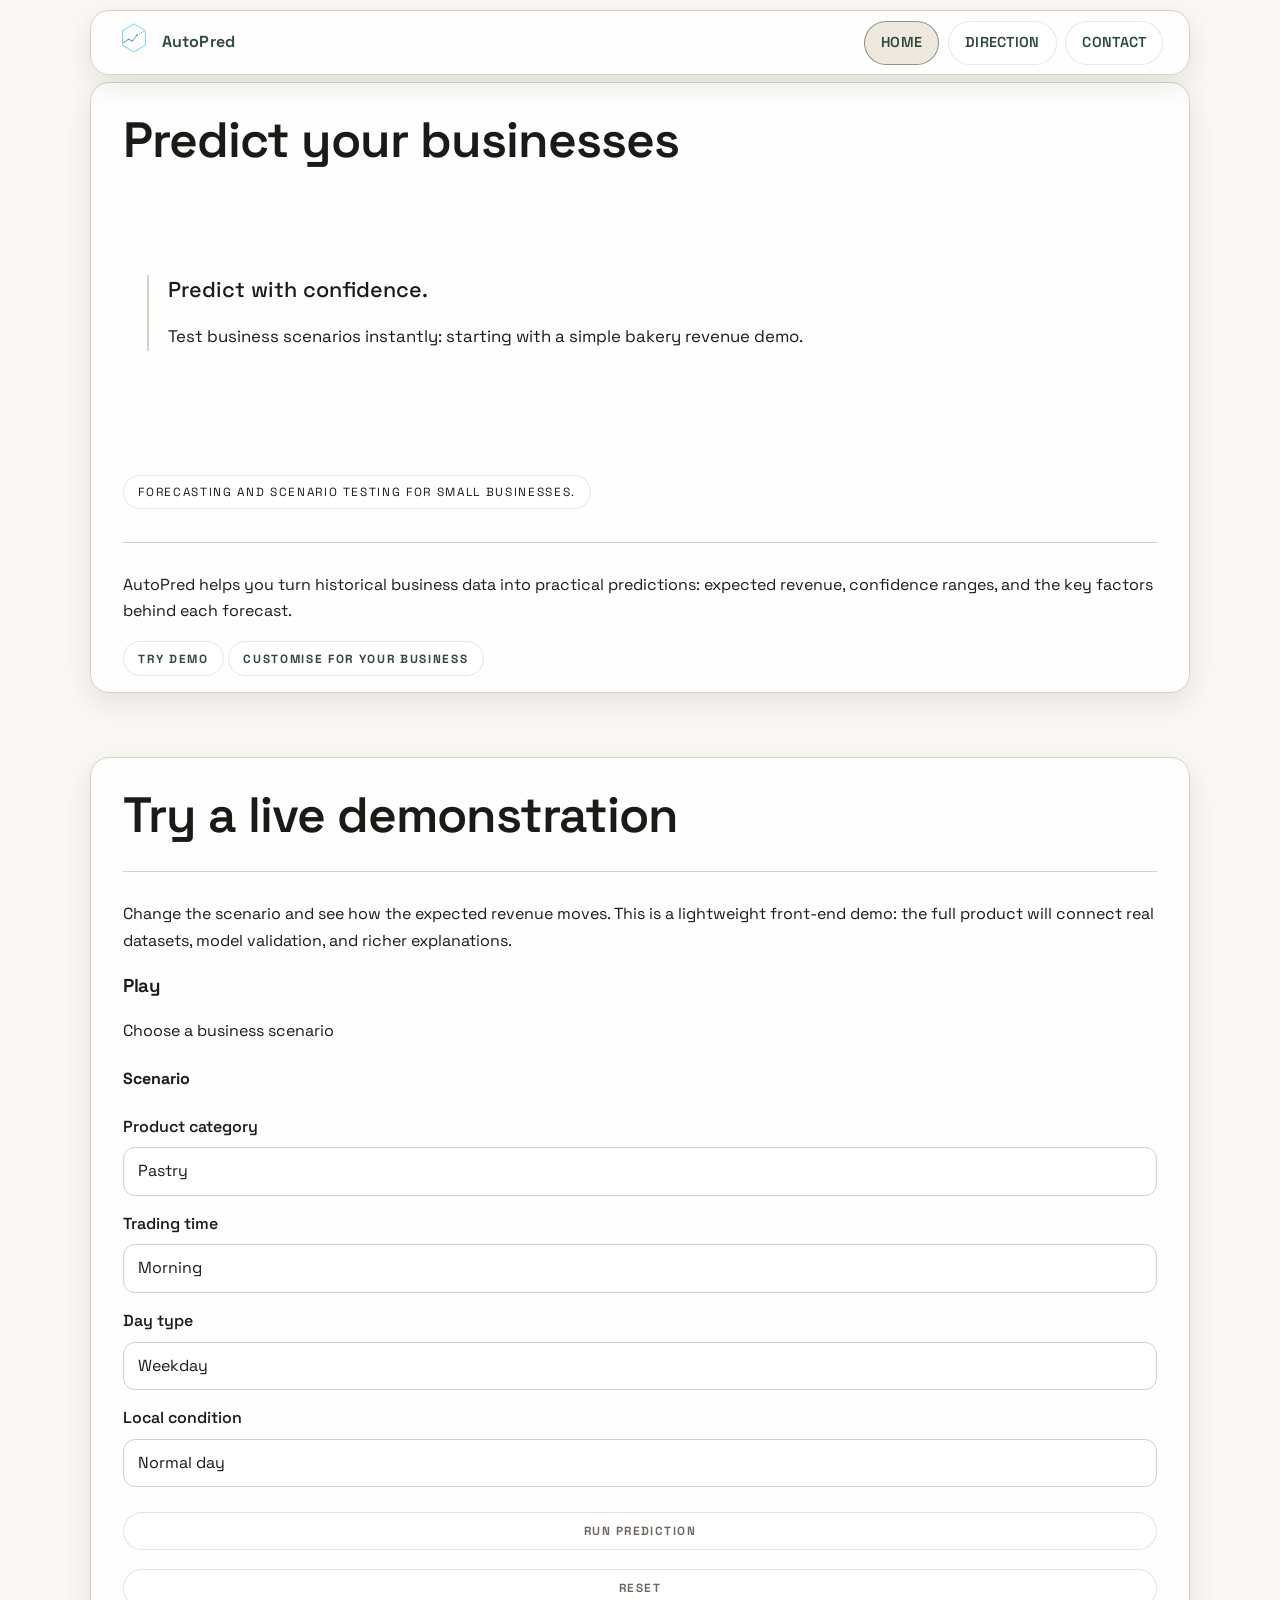
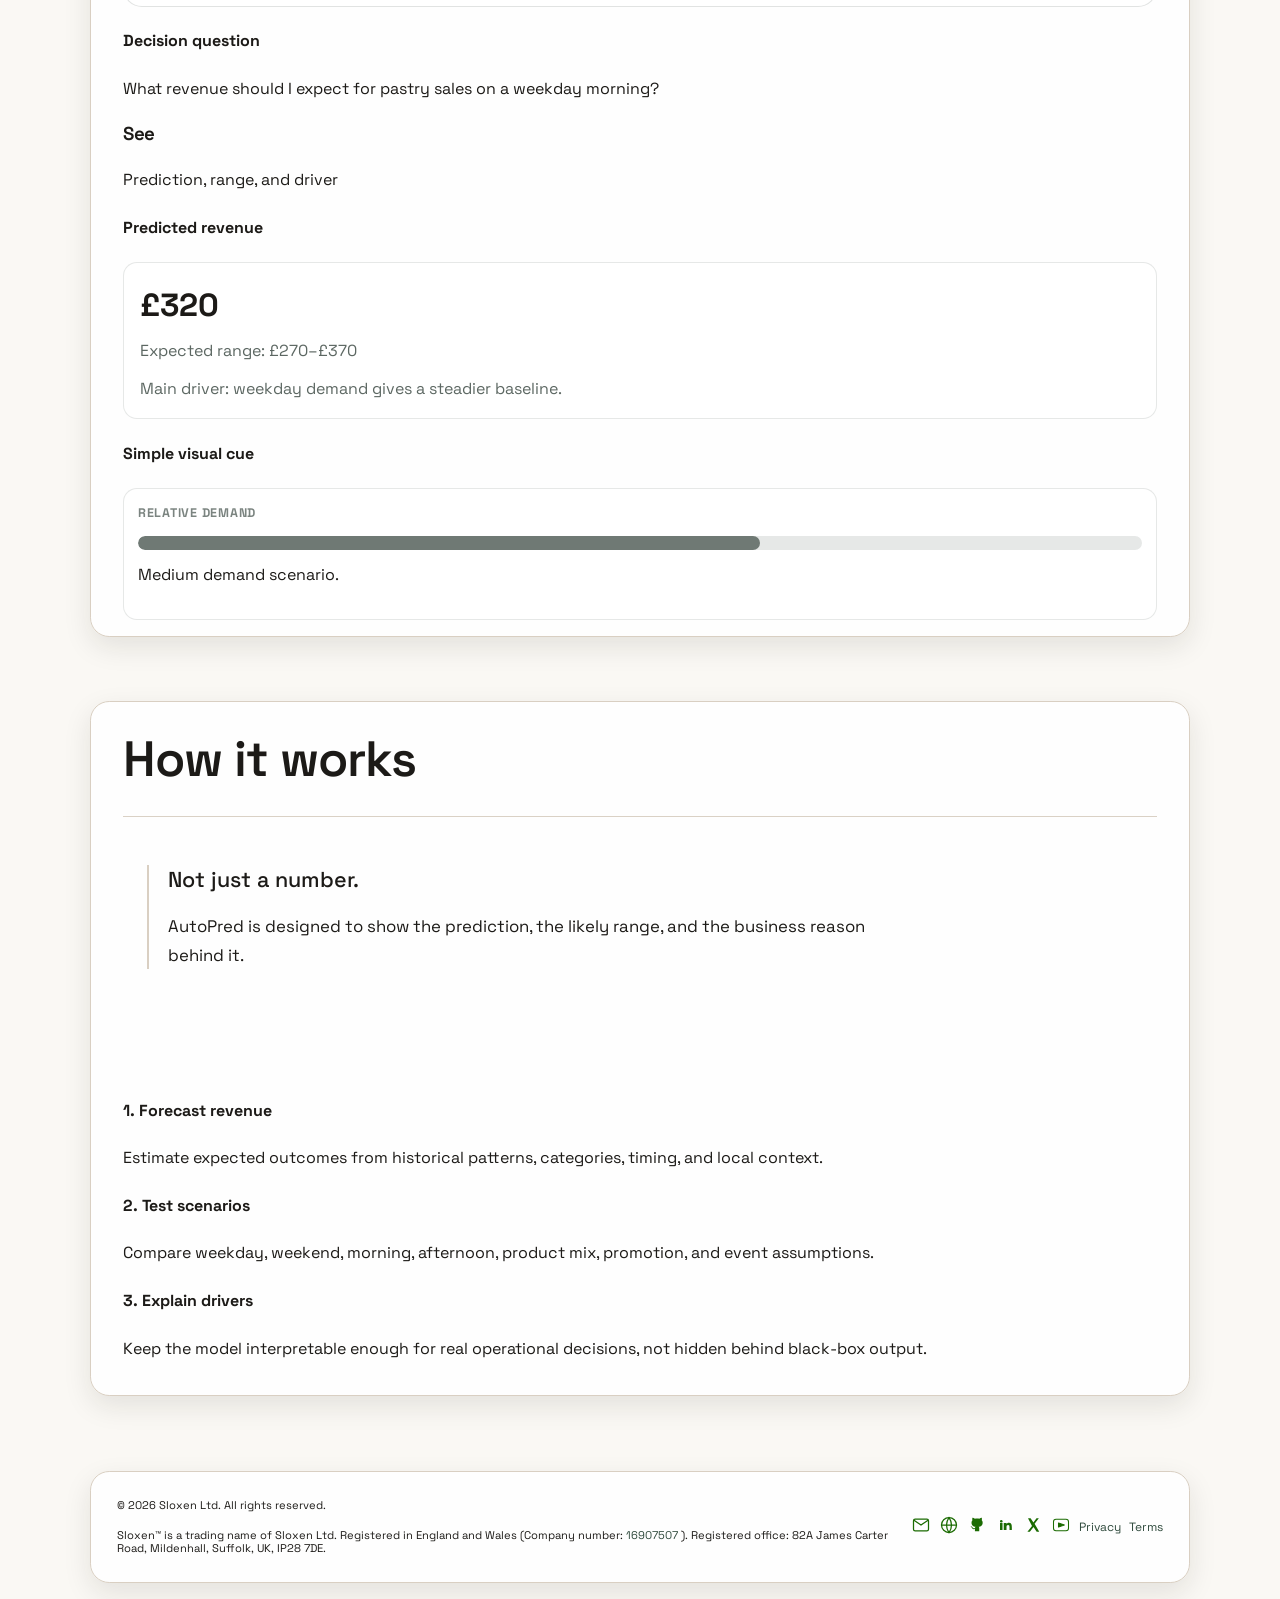
==== commit 08c7c09d: "web structure" ====
--- a/index.html
+++ b/index.html
@@ -25,7 +25,7 @@
 
       <nav class="main-nav">
         <a class="nav-link active" href="index.html" rel="noopener">home</a>
-        <a class="nav-link" href="roadmap.html" rel="noopener">roadmap</a>
+        <a class="nav-link" href="direction.html" rel="noopener">direction</a>
         <a class="nav-link" href="https://sloxen.com/contact.html" rel="noopener">contact</a>
       </nav>
 
@@ -48,7 +48,7 @@
           </div>
 
           <a class="mobile-link" href="index.html" rel="noopener">home</a>
-          <a class="mobile-link" href="roadmap.html" rel="noopener">roadmap</a>
+          <a class="mobile-link" href="direction.html" rel="noopener">direction</a>
           <a class="mobile-link" href="https://sloxen.com/contact.html" rel="noopener">contact</a>
 
           <p class="mobile-nav__privacy-note">
@@ -398,9 +398,6 @@
       calculatePrediction();
     </script>
 
-    <!-- Keep existing project script for shared footer/nav or later demo logic -->
-    <script src="./script.js"></script>
-
     <script>
     function scrollPlots(button, direction) {
       const carousel = button.closest('.plot-carousel');
@@ -417,6 +414,8 @@
       });
     }
     </script>
+    <!-- Keep existing project script for shared footer/nav or later demo logic -->
+    <script src="./script.js"></script>
   </main>
 </body>
 </html>
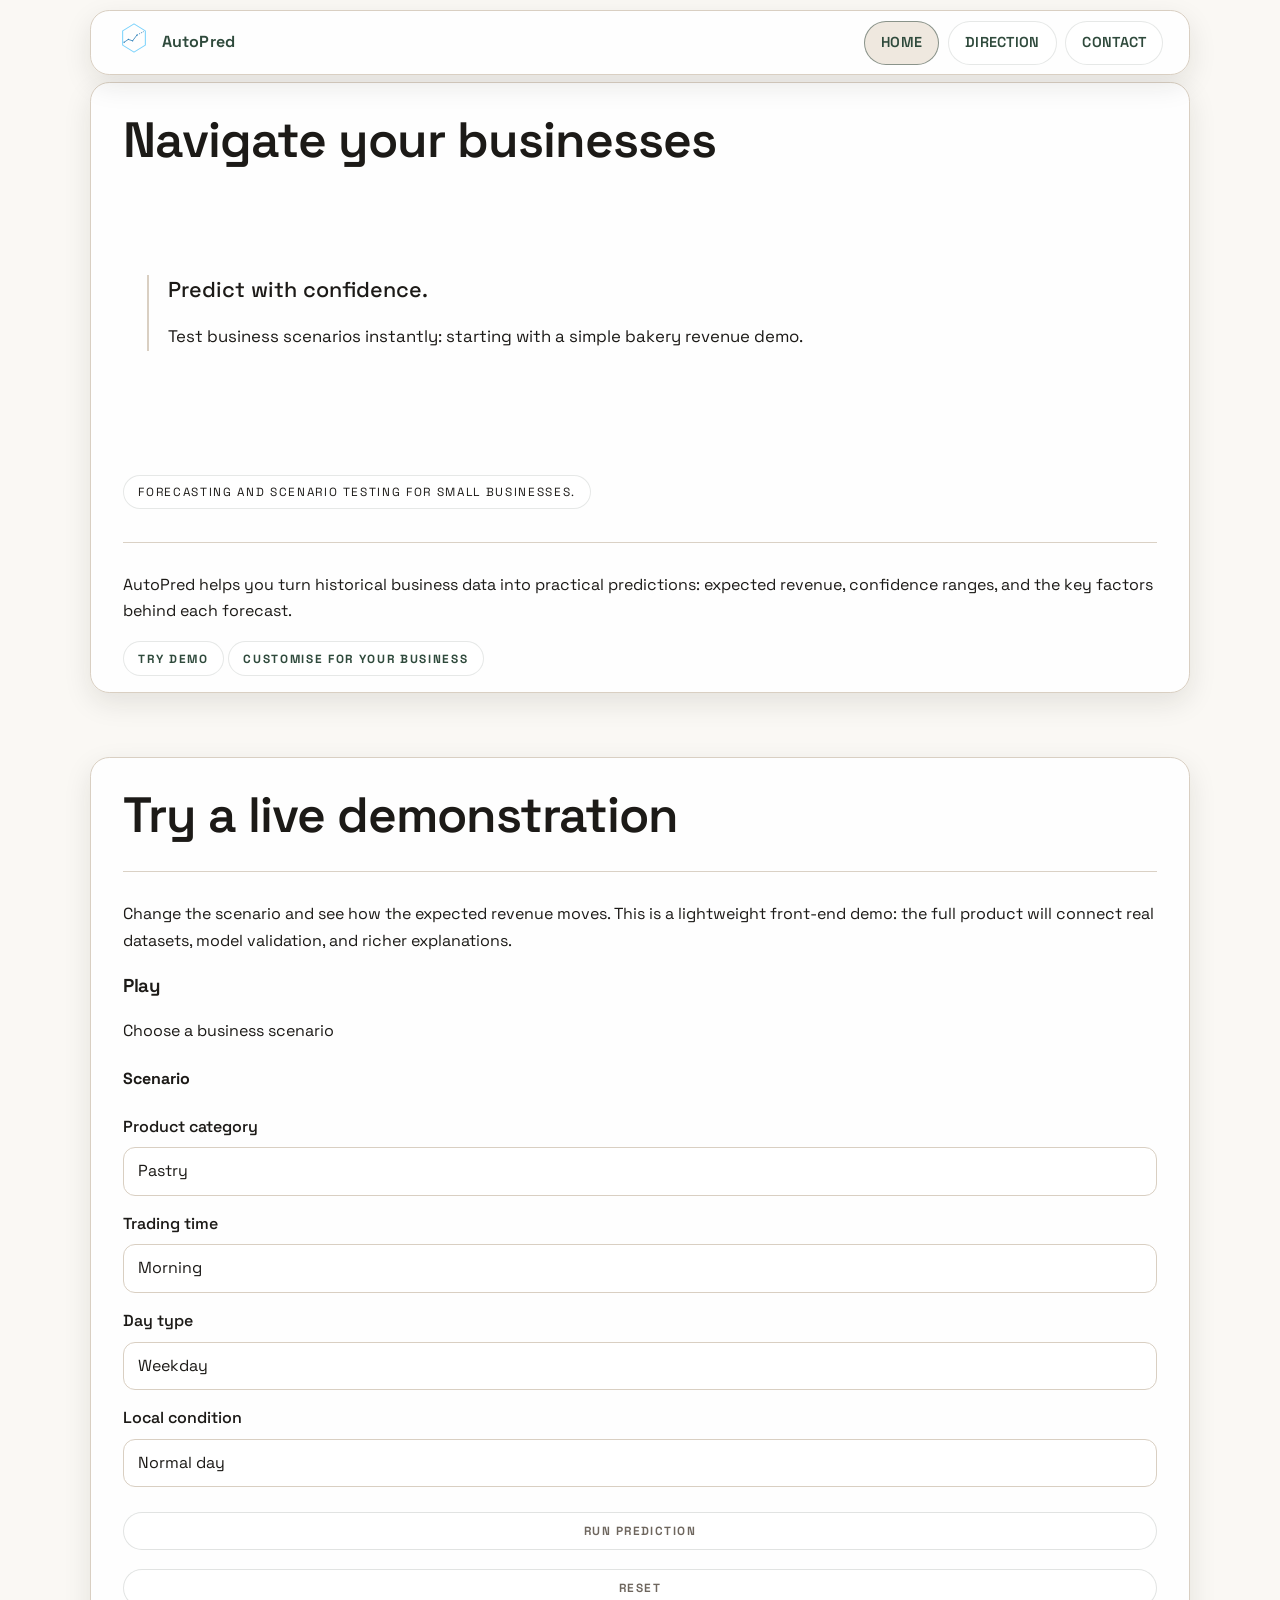
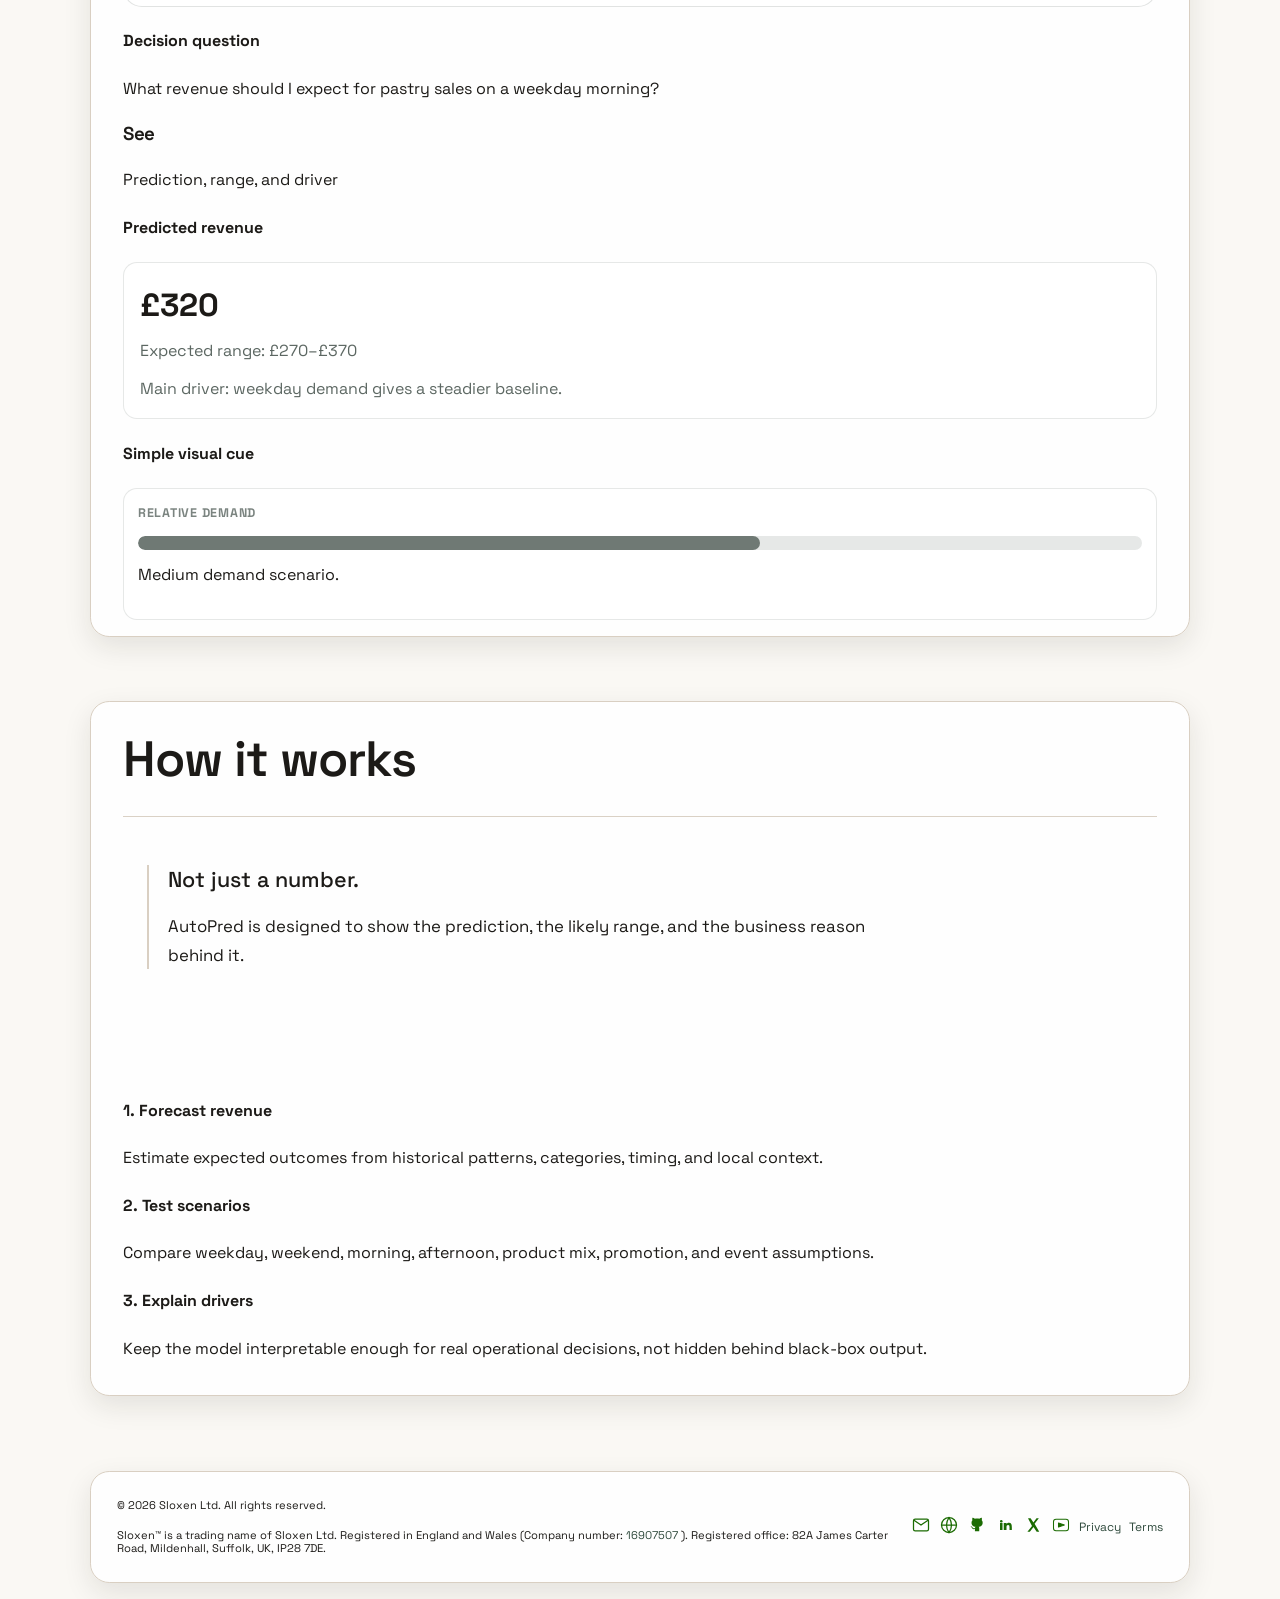
==== commit cc13ef77: "update roadmap" ====
--- a/index.html
+++ b/index.html
@@ -66,7 +66,7 @@
     <!-- HERO -->
     <section id="overview" class="tab-section">
       <div class="container">
-        <h1>Predict your businesses</h1>
+        <h1>Navigate your businesses</h1>
         <div class="spacer-lg"></div>
 
         <div class="about-quote">
